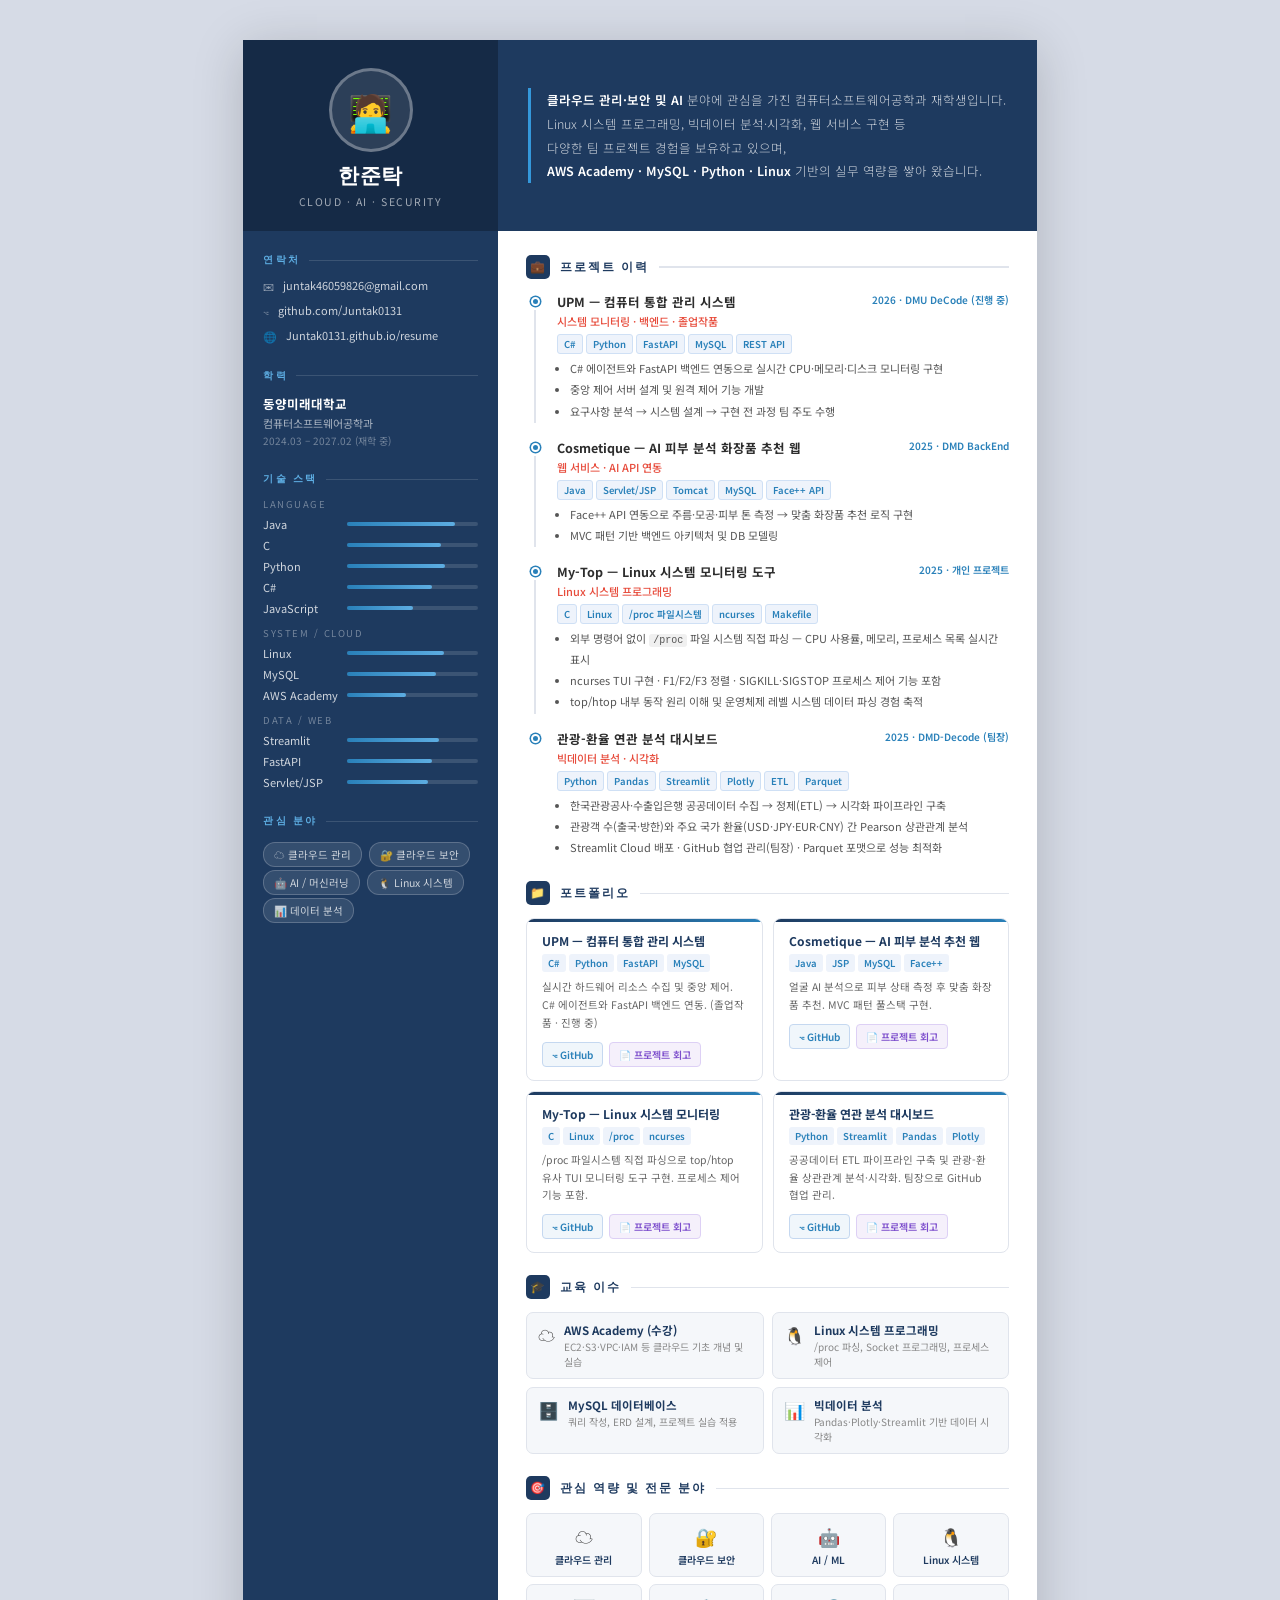
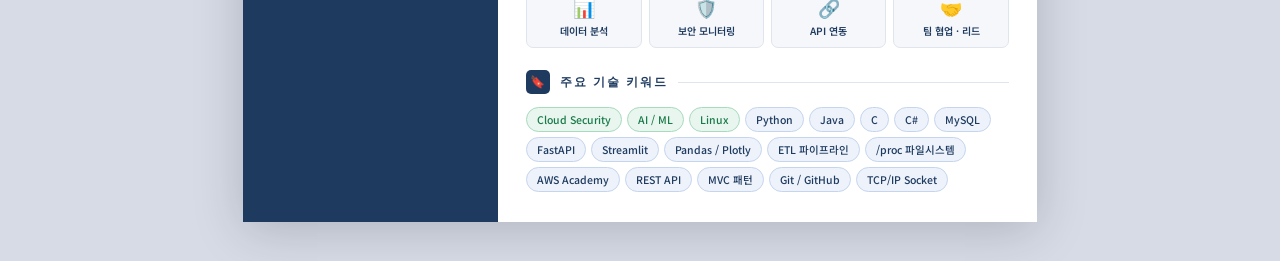
==== resume/index.html @ 8327a7a5 "Add files via upload" ====
<!DOCTYPE html>
<html lang="ko">
<head>
  <meta charset="UTF-8"/>
  <meta name="viewport" content="width=device-width, initial-scale=1.0"/>
  <title>한준탁 | Resume</title>
  <link href="https://fonts.googleapis.com/css2?family=Raleway:wght@300;400;500;600;700;800;900&family=Noto+Sans+KR:wght@300;400;500;600;700&display=swap" rel="stylesheet"/>
  <style>
    :root {
      --primary:   #1e3a5f;
      --primary-dark: #152a46;
      --accent:    #2980b9;
      --accent2:   #27ae60;
      --sidebar-w: 255px;
      --text:      #2d2d2d;
      --muted:     #888;
      --light:     #f5f7fa;
      --border:    #e0e4ec;
    }

    *, *::before, *::after { box-sizing: border-box; margin: 0; padding: 0; }
    html { font-size: 14px; }

    body {
      font-family: 'Noto Sans KR', sans-serif;
      background: #d6dbe6;
      color: var(--text);
      min-height: 100vh;
      display: flex;
      justify-content: center;
      align-items: flex-start;
      padding: 40px 16px;
    }

    /* ── A4 SHEET ── */
    .sheet {
      width: 210mm;
      min-height: 297mm;
      background: #fff;
      box-shadow: 0 8px 48px rgba(0,0,0,.18);
      display: grid;
      grid-template-columns: var(--sidebar-w) 1fr;
      grid-template-rows: auto 1fr;
      overflow: hidden;
    }

    /* ── HEADER ── */
    .header {
      grid-column: 1 / -1;
      background: var(--primary);
      display: grid;
      grid-template-columns: var(--sidebar-w) 1fr;
    }

    .header-left {
      background: var(--primary-dark);
      display: flex;
      flex-direction: column;
      align-items: center;
      justify-content: center;
      padding: 28px 20px 22px;
      gap: 10px;
    }

    .avatar {
      width: 84px; height: 84px;
      border-radius: 50%;
      background: rgba(255,255,255,.1);
      border: 3px solid rgba(255,255,255,.3);
      display: flex; align-items: center; justify-content: center;
      font-size: 36px;
    }

    .header-name { text-align: center; }
    .header-name h1 {
      font-family: 'Raleway', sans-serif;
      font-size: 21px; font-weight: 800;
      color: #fff; letter-spacing: 0.5px;
    }
    .header-name .role {
      font-size: 10.5px; color: rgba(255,255,255,.6);
      letter-spacing: 1.5px; text-transform: uppercase; margin-top: 4px;
    }

    .header-right {
      padding: 26px 30px;
      display: flex; align-items: center;
    }

    .header-summary {
      font-size: 12.5px; color: rgba(255,255,255,.8);
      line-height: 1.9; font-weight: 300;
      border-left: 3px solid #3498db;
      padding-left: 16px;
    }
    .header-summary strong { color: #fff; font-weight: 600; }

    /* ── SIDEBAR ── */
    .sidebar {
      background: var(--primary);
      color: #fff;
      padding: 22px 20px 32px;
    }

    .s-sec { margin-bottom: 24px; }

    .s-sec-title {
      font-family: 'Raleway', sans-serif;
      font-size: 10px; font-weight: 700;
      letter-spacing: 2.5px; text-transform: uppercase;
      color: #5dade2;
      display: flex; align-items: center; gap: 8px;
      margin-bottom: 11px;
    }
    .s-sec-title::after {
      content: ''; flex: 1; height: 1px;
      background: rgba(255,255,255,.13);
    }

    .contact-row {
      display: flex; align-items: flex-start;
      gap: 9px; margin-bottom: 8px;
      font-size: 11px; color: rgba(255,255,255,.78); line-height: 1.45;
    }
    .contact-row .ico { font-size: 11px; opacity: .65; flex-shrink: 0; margin-top: 1px; }
    .contact-row a { color: rgba(255,255,255,.78); text-decoration: none; }
    .contact-row a:hover { color: #fff; }

    /* 스킬 바 */
    .skill-block { margin-bottom: 10px; }
    .skill-label {
      font-size: 9.5px; color: rgba(255,255,255,.38);
      letter-spacing: 1.5px; text-transform: uppercase; margin-bottom: 5px;
    }
    .skill-bars { display: flex; flex-direction: column; gap: 5px; }
    .skill-bar-row { display: flex; align-items: center; gap: 8px; }
    .skill-bar-name { font-size: 11px; color: rgba(255,255,255,.8); width: 76px; flex-shrink: 0; }
    .skill-bar-track {
      flex: 1; height: 4px; background: rgba(255,255,255,.13); border-radius: 2px;
    }
    .skill-bar-fill {
      height: 100%; border-radius: 2px;
      background: linear-gradient(90deg, #2980b9, #5dade2);
      animation: barGrow .9s ease forwards;
    }
    @keyframes barGrow { from { width: 0 !important; } }

    /* 관심 분야 (사이드) */
    .interest-pill {
      display: inline-block; font-size: 10.5px;
      padding: 4px 10px; border-radius: 12px;
      background: rgba(255,255,255,.1);
      color: rgba(255,255,255,.75);
      border: 1px solid rgba(255,255,255,.2);
      margin: 3px 3px 0 0;
    }

    /* 학력 */
    .edu-school { font-size: 12.5px; font-weight: 700; color: #fff; margin-bottom: 2px; }
    .edu-sub { font-size: 11px; color: rgba(255,255,255,.62); line-height: 1.5; }
    .edu-date { font-size: 10px; color: rgba(255,255,255,.38); margin-top: 2px; }

    /* ── MAIN ── */
    .main {
      padding: 24px 28px 30px;
      display: flex; flex-direction: column; gap: 22px;
    }

    .m-sec-title {
      font-family: 'Raleway', sans-serif;
      font-size: 11.5px; font-weight: 800;
      letter-spacing: 2px; text-transform: uppercase;
      color: var(--primary);
      display: flex; align-items: center; gap: 10px;
      margin-bottom: 13px;
    }
    .m-sec-title .sec-icon {
      background: var(--primary); color: #fff;
      width: 24px; height: 24px; border-radius: 5px;
      display: flex; align-items: center; justify-content: center;
      font-size: 12px; flex-shrink: 0;
    }
    .m-sec-title::after {
      content: ''; flex: 1; height: 1.5px; background: var(--border);
    }

    /* 타임라인 */
    .timeline { display: flex; flex-direction: column; }

    .tl-item {
      display: grid; grid-template-columns: 18px 1fr;
      gap: 0 13px; padding-bottom: 15px;
    }
    .tl-item:last-child { padding-bottom: 0; }

    .tl-left {
      display: flex; flex-direction: column;
      align-items: center; padding-top: 5px;
    }
    .tl-dot {
      width: 9px; height: 9px; border-radius: 50%;
      background: var(--accent);
      border: 2px solid #fff;
      box-shadow: 0 0 0 1.5px var(--accent);
      flex-shrink: 0;
    }
    .tl-vline {
      width: 1.5px; flex: 1;
      background: var(--border); margin-top: 4px;
    }
    .tl-item:last-child .tl-vline { display: none; }

    .tl-header {
      display: flex; justify-content: space-between;
      align-items: flex-start; margin-bottom: 2px;
      flex-wrap: wrap; gap: 4px;
    }
    .tl-title { font-size: 12.5px; font-weight: 700; color: var(--text); }
    .tl-date { font-size: 10px; color: var(--accent); font-weight: 600; white-space: nowrap; }
    .tl-sub { font-size: 11px; color: #e74c3c; margin-bottom: 5px; font-weight: 500; }

    .tl-stack { display: flex; flex-wrap: wrap; gap: 3px; margin-bottom: 5px; }
    .st-tag {
      font-size: 9.5px; padding: 2px 6px; border-radius: 3px;
      background: #eef3fb; color: var(--accent);
      font-weight: 600; border: 1px solid #cfe0f5;
    }

    .tl-desc { font-size: 11px; color: #555; line-height: 1.75; }
    .tl-desc li { margin-left: 13px; margin-bottom: 2px; }

    /* 포트폴리오 그리드 */
    .pf-grid { display: grid; grid-template-columns: 1fr 1fr; gap: 10px; }

    .pf-card {
      border: 1.5px solid var(--border); border-radius: 8px;
      padding: 13px 15px; position: relative; overflow: hidden;
      transition: box-shadow .2s, border-color .2s;
    }
    .pf-card:hover { border-color: var(--accent); box-shadow: 0 4px 18px rgba(41,128,185,.12); }
    .pf-card::before {
      content: ''; position: absolute; top: 0; left: 0; right: 0; height: 3px;
      background: linear-gradient(90deg, var(--primary), var(--accent));
    }

    .pf-title { font-size: 12px; font-weight: 700; color: var(--primary); margin-bottom: 5px; }
    .pf-stack { display: flex; flex-wrap: wrap; gap: 3px; margin-bottom: 6px; }
    .pf-tag {
      font-size: 9.5px; padding: 2px 6px; border-radius: 3px;
      background: #eef3fb; color: var(--accent); font-weight: 600;
    }
    .pf-desc { font-size: 10.5px; color: #666; line-height: 1.7; margin-bottom: 10px; }

    .pf-links { display: flex; gap: 6px; flex-wrap: wrap; }
    .pf-link {
      display: inline-flex; align-items: center; gap: 4px;
      font-size: 10px; padding: 4px 9px; border-radius: 4px;
      text-decoration: none; font-weight: 600;
      border: 1px solid #c5d8f0; color: var(--accent);
      background: #f0f6fb; transition: background .15s;
    }
    .pf-link:hover { background: #d9ecfb; }
    .pf-link.review {
      border-color: #ddd0f5; color: #7c4dcc; background: #f5f0fb;
    }
    .pf-link.review:hover { background: #ecdff8; }

    /* 역량 그리드 */
    .field-grid {
      display: grid; grid-template-columns: repeat(4, 1fr); gap: 7px;
    }
    .field-box {
      text-align: center; padding: 9px 6px;
      border: 1px solid var(--border); border-radius: 7px;
      background: var(--light); transition: border-color .2s, background .2s;
    }
    .field-box:hover { border-color: var(--accent); background: #eef6fb; }
    .field-box .ficon { font-size: 18px; margin-bottom: 3px; }
    .field-box .fname { font-size: 10px; font-weight: 600; color: var(--primary); }

    /* 키워드 */
    .kw-cloud { display: flex; flex-wrap: wrap; gap: 5px; }
    .kw {
      font-size: 10.5px; padding: 4px 10px; border-radius: 20px;
      border: 1px solid #c5d5ee; color: var(--primary);
      background: #eef3fb; font-weight: 500;
    }
    .kw.hi { background: #e8f6ef; border-color: #a8dbbe; color: #1a7a48; }

    /* 교육 이수 */
    .edu-grid { display: grid; grid-template-columns: 1fr 1fr; gap: 8px; }
    .edu-card {
      display: flex; align-items: flex-start; gap: 9px;
      padding: 9px 11px; border: 1px solid var(--border);
      border-radius: 7px; background: var(--light);
    }
    .edu-ico { font-size: 17px; flex-shrink: 0; }
    .edu-card-name { font-size: 11.5px; font-weight: 700; color: var(--primary); margin-bottom: 1px; }
    .edu-card-sub { font-size: 10px; color: var(--muted); }

    @media print {
      body { background: #fff; padding: 0; }
      .sheet { box-shadow: none; width: 210mm; }
    }
    @media (max-width: 700px) {
      .sheet { grid-template-columns: 1fr; width: 100%; }
      .header { grid-template-columns: 1fr; }
      .sidebar { display: none; }
      .pf-grid, .field-grid, .edu-grid { grid-template-columns: 1fr; }
    }
  </style>
</head>
<body>
<div class="sheet">

  <!-- HEADER -->
  <header class="header">
    <div class="header-left">
      <div class="avatar">🧑‍💻</div>
      <div class="header-name">
        <h1>한준탁</h1>
        <p class="role">Cloud · AI · Security</p>
      </div>
    </div>
    <div class="header-right">
      <p class="header-summary">
        <strong>클라우드 관리·보안 및 AI</strong> 분야에 관심을 가진 컴퓨터소프트웨어공학과 재학생입니다.<br>
        Linux 시스템 프로그래밍, 빅데이터 분석·시각화, 웹 서비스 구현 등<br>
        다양한 팀 프로젝트 경험을 보유하고 있으며,<br>
        <strong>AWS Academy · MySQL · Python · Linux</strong> 기반의 실무 역량을 쌓아 왔습니다.
      </p>
    </div>
  </header>

  <!-- SIDEBAR -->
  <aside class="sidebar">

    <div class="s-sec">
      <p class="s-sec-title">연락처</p>
      <div class="contact-row">
        <span class="ico">✉</span>
        <a href="mailto:juntak46059826@gmail.com">juntak46059826@gmail.com</a>
      </div>
      <div class="contact-row">
        <span class="ico">⌥</span>
        <a href="https://github.com/Juntak0131" target="_blank">github.com/Juntak0131</a>
      </div>
      <div class="contact-row">
        <span class="ico">🌐</span>
        <a href="https://Juntak0131.github.io/resume" target="_blank">Juntak0131.github.io/resume</a>
      </div>
    </div>

    <div class="s-sec">
      <p class="s-sec-title">학력</p>
      <p class="edu-school">동양미래대학교</p>
      <p class="edu-sub">컴퓨터소프트웨어공학과</p>
      <p class="edu-date">2024.03 – 2027.02 (재학 중)</p>
    </div>

    <div class="s-sec">
      <p class="s-sec-title">기술 스택</p>

      <div class="skill-block">
        <p class="skill-label">Language</p>
        <div class="skill-bars">
          <div class="skill-bar-row">
            <span class="skill-bar-name">Java</span>
            <div class="skill-bar-track"><div class="skill-bar-fill" style="width:82%"></div></div>
          </div>
          <div class="skill-bar-row">
            <span class="skill-bar-name">C</span>
            <div class="skill-bar-track"><div class="skill-bar-fill" style="width:72%"></div></div>
          </div>
          <div class="skill-bar-row">
            <span class="skill-bar-name">Python</span>
            <div class="skill-bar-track"><div class="skill-bar-fill" style="width:75%"></div></div>
          </div>
          <div class="skill-bar-row">
            <span class="skill-bar-name">C#</span>
            <div class="skill-bar-track"><div class="skill-bar-fill" style="width:65%"></div></div>
          </div>
          <div class="skill-bar-row">
            <span class="skill-bar-name">JavaScript</span>
            <div class="skill-bar-track"><div class="skill-bar-fill" style="width:50%"></div></div>
          </div>
        </div>
      </div>

      <div class="skill-block">
        <p class="skill-label">System / Cloud</p>
        <div class="skill-bars">
          <div class="skill-bar-row">
            <span class="skill-bar-name">Linux</span>
            <div class="skill-bar-track"><div class="skill-bar-fill" style="width:74%"></div></div>
          </div>
          <div class="skill-bar-row">
            <span class="skill-bar-name">MySQL</span>
            <div class="skill-bar-track"><div class="skill-bar-fill" style="width:68%"></div></div>
          </div>
          <div class="skill-bar-row">
            <span class="skill-bar-name">AWS Academy</span>
            <div class="skill-bar-track"><div class="skill-bar-fill" style="width:45%"></div></div>
          </div>
        </div>
      </div>

      <div class="skill-block">
        <p class="skill-label">Data / Web</p>
        <div class="skill-bars">
          <div class="skill-bar-row">
            <span class="skill-bar-name">Streamlit</span>
            <div class="skill-bar-track"><div class="skill-bar-fill" style="width:70%"></div></div>
          </div>
          <div class="skill-bar-row">
            <span class="skill-bar-name">FastAPI</span>
            <div class="skill-bar-track"><div class="skill-bar-fill" style="width:65%"></div></div>
          </div>
          <div class="skill-bar-row">
            <span class="skill-bar-name">Servlet/JSP</span>
            <div class="skill-bar-track"><div class="skill-bar-fill" style="width:62%"></div></div>
          </div>
        </div>
      </div>

    </div>

    <div class="s-sec">
      <p class="s-sec-title">관심 분야</p>
      <span class="interest-pill">☁️ 클라우드 관리</span>
      <span class="interest-pill">🔐 클라우드 보안</span>
      <span class="interest-pill">🤖 AI / 머신러닝</span>
      <span class="interest-pill">🐧 Linux 시스템</span>
      <span class="interest-pill">📊 데이터 분석</span>
    </div>

  </aside>

  <!-- MAIN -->
  <main class="main">

    <!-- 프로젝트 이력 -->
    <section>
      <p class="m-sec-title"><span class="sec-icon">💼</span>프로젝트 이력</p>
      <div class="timeline">

        <!-- UPM -->
        <div class="tl-item">
          <div class="tl-left"><div class="tl-dot"></div><div class="tl-vline"></div></div>
          <div class="tl-right">
            <div class="tl-header">
              <span class="tl-title">UPM — 컴퓨터 통합 관리 시스템</span>
              <span class="tl-date">2026 · DMU DeCode (진행 중)</span>
            </div>
            <p class="tl-sub">시스템 모니터링 · 백엔드 · 졸업작품</p>
            <div class="tl-stack">
              <span class="st-tag">C#</span><span class="st-tag">Python</span>
              <span class="st-tag">FastAPI</span><span class="st-tag">MySQL</span>
              <span class="st-tag">REST API</span>
            </div>
            <ul class="tl-desc">
              <li>C# 에이전트와 FastAPI 백엔드 연동으로 실시간 CPU·메모리·디스크 모니터링 구현</li>
              <li>중앙 제어 서버 설계 및 원격 제어 기능 개발</li>
              <li>요구사항 분석 → 시스템 설계 → 구현 전 과정 팀 주도 수행</li>
            </ul>
          </div>
        </div>

        <!-- Cosmetique -->
        <div class="tl-item">
          <div class="tl-left"><div class="tl-dot"></div><div class="tl-vline"></div></div>
          <div class="tl-right">
            <div class="tl-header">
              <span class="tl-title">Cosmetique — AI 피부 분석 화장품 추천 웹</span>
              <span class="tl-date">2025 · DMD BackEnd</span>
            </div>
            <p class="tl-sub">웹 서비스 · AI API 연동</p>
            <div class="tl-stack">
              <span class="st-tag">Java</span><span class="st-tag">Servlet/JSP</span>
              <span class="st-tag">Tomcat</span><span class="st-tag">MySQL</span>
              <span class="st-tag">Face++ API</span>
            </div>
            <ul class="tl-desc">
              <li>Face++ API 연동으로 주름·모공·피부 톤 측정 → 맞춤 화장품 추천 로직 구현</li>
              <li>MVC 패턴 기반 백엔드 아키텍처 및 DB 모델링</li>
            </ul>
          </div>
        </div>

        <!-- Linux mytop -->
        <div class="tl-item">
          <div class="tl-left"><div class="tl-dot"></div><div class="tl-vline"></div></div>
          <div class="tl-right">
            <div class="tl-header">
              <span class="tl-title">My-Top — Linux 시스템 모니터링 도구</span>
              <span class="tl-date">2025 · 개인 프로젝트</span>
            </div>
            <p class="tl-sub">Linux 시스템 프로그래밍</p>
            <div class="tl-stack">
              <span class="st-tag">C</span><span class="st-tag">Linux</span>
              <span class="st-tag">/proc 파일시스템</span>
              <span class="st-tag">ncurses</span><span class="st-tag">Makefile</span>
            </div>
            <ul class="tl-desc">
              <li>외부 명령어 없이 <code style="font-size:10px;background:#f0f0f0;padding:1px 4px;border-radius:3px;">/proc</code> 파일 시스템 직접 파싱 — CPU 사용률, 메모리, 프로세스 목록 실시간 표시</li>
              <li>ncurses TUI 구현 · F1/F2/F3 정렬 · SIGKILL·SIGSTOP 프로세스 제어 기능 포함</li>
              <li>top/htop 내부 동작 원리 이해 및 운영체제 레벨 시스템 데이터 파싱 경험 축적</li>
            </ul>
          </div>
        </div>

        <!-- BigdataGroupProject -->
        <div class="tl-item">
          <div class="tl-left"><div class="tl-dot"></div><div class="tl-vline"></div></div>
          <div class="tl-right">
            <div class="tl-header">
              <span class="tl-title">관광-환율 연관 분석 대시보드</span>
              <span class="tl-date">2025 · DMD-Decode (팀장)</span>
            </div>
            <p class="tl-sub">빅데이터 분석 · 시각화</p>
            <div class="tl-stack">
              <span class="st-tag">Python</span><span class="st-tag">Pandas</span>
              <span class="st-tag">Streamlit</span><span class="st-tag">Plotly</span>
              <span class="st-tag">ETL</span><span class="st-tag">Parquet</span>
            </div>
            <ul class="tl-desc">
              <li>한국관광공사·수출입은행 공공데이터 수집 → 정제(ETL) → 시각화 파이프라인 구축</li>
              <li>관광객 수(출국·방한)와 주요 국가 환율(USD·JPY·EUR·CNY) 간 Pearson 상관관계 분석</li>
              <li>Streamlit Cloud 배포 · GitHub 협업 관리(팀장) · Parquet 포맷으로 성능 최적화</li>
            </ul>
          </div>
        </div>

      </div>
    </section>

    <!-- 포트폴리오 -->
    <section>
      <p class="m-sec-title"><span class="sec-icon">📁</span>포트폴리오</p>
      <div class="pf-grid">

        <div class="pf-card">
          <p class="pf-title">UPM — 컴퓨터 통합 관리 시스템</p>
          <div class="pf-stack">
            <span class="pf-tag">C#</span><span class="pf-tag">Python</span>
            <span class="pf-tag">FastAPI</span><span class="pf-tag">MySQL</span>
          </div>
          <p class="pf-desc">실시간 하드웨어 리소스 수집 및 중앙 제어. C# 에이전트와 FastAPI 백엔드 연동. (졸업작품 · 진행 중)</p>
          <div class="pf-links">
            <a href="https://github.com/DMU-DeCode" target="_blank" class="pf-link">⌥ GitHub</a>
            <a href="./reviews/upm-review.html" class="pf-link review">📄 프로젝트 회고</a>
          </div>
        </div>

        <div class="pf-card">
          <p class="pf-title">Cosmetique — AI 피부 분석 추천 웹</p>
          <div class="pf-stack">
            <span class="pf-tag">Java</span><span class="pf-tag">JSP</span>
            <span class="pf-tag">MySQL</span><span class="pf-tag">Face++</span>
          </div>
          <p class="pf-desc">얼굴 AI 분석으로 피부 상태 측정 후 맞춤 화장품 추천. MVC 패턴 풀스택 구현.</p>
          <div class="pf-links">
            <a href="https://github.com/DMD-BackEndProject/MainProject" target="_blank" class="pf-link">⌥ GitHub</a>
            <a href="./reviews/cosmetique-review.html" class="pf-link review">📄 프로젝트 회고</a>
          </div>
        </div>

        <div class="pf-card">
          <p class="pf-title">My-Top — Linux 시스템 모니터링</p>
          <div class="pf-stack">
            <span class="pf-tag">C</span><span class="pf-tag">Linux</span>
            <span class="pf-tag">/proc</span><span class="pf-tag">ncurses</span>
          </div>
          <p class="pf-desc">/proc 파일시스템 직접 파싱으로 top/htop 유사 TUI 모니터링 도구 구현. 프로세스 제어 기능 포함.</p>
          <div class="pf-links">
            <a href="https://github.com/Juntak0131/DMD-LinuxMiniProject-mytop" target="_blank" class="pf-link">⌥ GitHub</a>
            <a href="./reviews/mytop-review.html" class="pf-link review">📄 프로젝트 회고</a>
          </div>
        </div>

        <div class="pf-card">
          <p class="pf-title">관광-환율 연관 분석 대시보드</p>
          <div class="pf-stack">
            <span class="pf-tag">Python</span><span class="pf-tag">Streamlit</span>
            <span class="pf-tag">Pandas</span><span class="pf-tag">Plotly</span>
          </div>
          <p class="pf-desc">공공데이터 ETL 파이프라인 구축 및 관광-환율 상관관계 분석·시각화. 팀장으로 GitHub 협업 관리.</p>
          <div class="pf-links">
            <a href="https://github.com/DMD-Decode/BigdataGroupProject" target="_blank" class="pf-link">⌥ GitHub</a>
            <a href="./reviews/bigdata-review.html" class="pf-link review">📄 프로젝트 회고</a>
          </div>
        </div>

      </div>
    </section>

    <!-- 교육 이수 -->
    <section>
      <p class="m-sec-title"><span class="sec-icon">🎓</span>교육 이수</p>
      <div class="edu-grid">
        <div class="edu-card">
          <span class="edu-ico">☁️</span>
          <div>
            <p class="edu-card-name">AWS Academy (수강)</p>
            <p class="edu-card-sub">EC2·S3·VPC·IAM 등 클라우드 기초 개념 및 실습</p>
          </div>
        </div>
        <div class="edu-card">
          <span class="edu-ico">🐧</span>
          <div>
            <p class="edu-card-name">Linux 시스템 프로그래밍</p>
            <p class="edu-card-sub">/proc 파싱, Socket 프로그래밍, 프로세스 제어</p>
          </div>
        </div>
        <div class="edu-card">
          <span class="edu-ico">🗄️</span>
          <div>
            <p class="edu-card-name">MySQL 데이터베이스</p>
            <p class="edu-card-sub">쿼리 작성, ERD 설계, 프로젝트 실습 적용</p>
          </div>
        </div>
        <div class="edu-card">
          <span class="edu-ico">📊</span>
          <div>
            <p class="edu-card-name">빅데이터 분석</p>
            <p class="edu-card-sub">Pandas·Plotly·Streamlit 기반 데이터 시각화</p>
          </div>
        </div>
      </div>
    </section>

    <!-- 관심 역량 -->
    <section>
      <p class="m-sec-title"><span class="sec-icon">🎯</span>관심 역량 및 전문 분야</p>
      <div class="field-grid">
        <div class="field-box"><div class="ficon">☁️</div><p class="fname">클라우드 관리</p></div>
        <div class="field-box"><div class="ficon">🔐</div><p class="fname">클라우드 보안</p></div>
        <div class="field-box"><div class="ficon">🤖</div><p class="fname">AI / ML</p></div>
        <div class="field-box"><div class="ficon">🐧</div><p class="fname">Linux 시스템</p></div>
        <div class="field-box"><div class="ficon">📊</div><p class="fname">데이터 분석</p></div>
        <div class="field-box"><div class="ficon">🛡️</div><p class="fname">보안 모니터링</p></div>
        <div class="field-box"><div class="ficon">🔗</div><p class="fname">API 연동</p></div>
        <div class="field-box"><div class="ficon">🤝</div><p class="fname">팀 협업 · 리드</p></div>
      </div>
    </section>

    <!-- 주요 키워드 -->
    <section>
      <p class="m-sec-title"><span class="sec-icon">🔖</span>주요 기술 키워드</p>
      <div class="kw-cloud">
        <span class="kw hi">Cloud Security</span>
        <span class="kw hi">AI / ML</span>
        <span class="kw hi">Linux</span>
        <span class="kw">Python</span>
        <span class="kw">Java</span>
        <span class="kw">C</span>
        <span class="kw">C#</span>
        <span class="kw">MySQL</span>
        <span class="kw">FastAPI</span>
        <span class="kw">Streamlit</span>
        <span class="kw">Pandas / Plotly</span>
        <span class="kw">ETL 파이프라인</span>
        <span class="kw">/proc 파일시스템</span>
        <span class="kw">AWS Academy</span>
        <span class="kw">REST API</span>
        <span class="kw">MVC 패턴</span>
        <span class="kw">Git / GitHub</span>
        <span class="kw">TCP/IP Socket</span>
      </div>
    </section>

  </main>
</div>
</body>
</html>
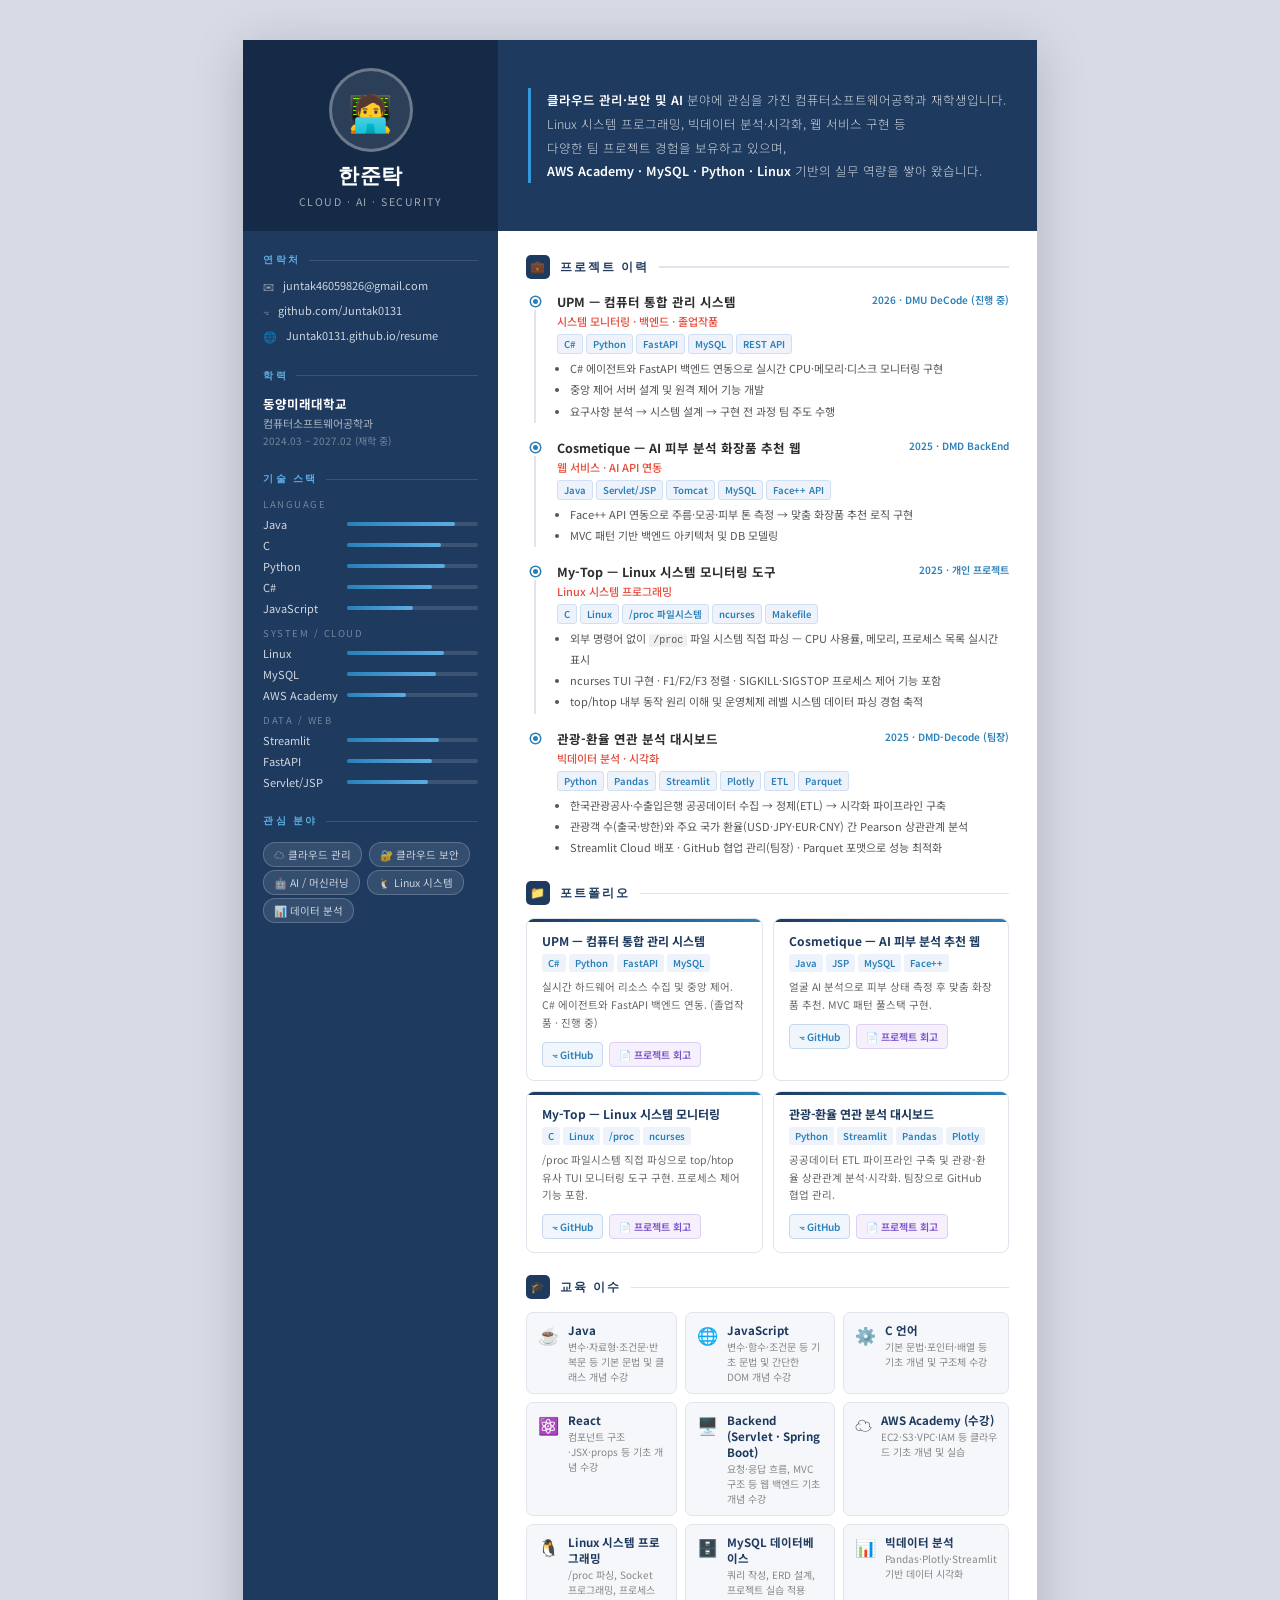
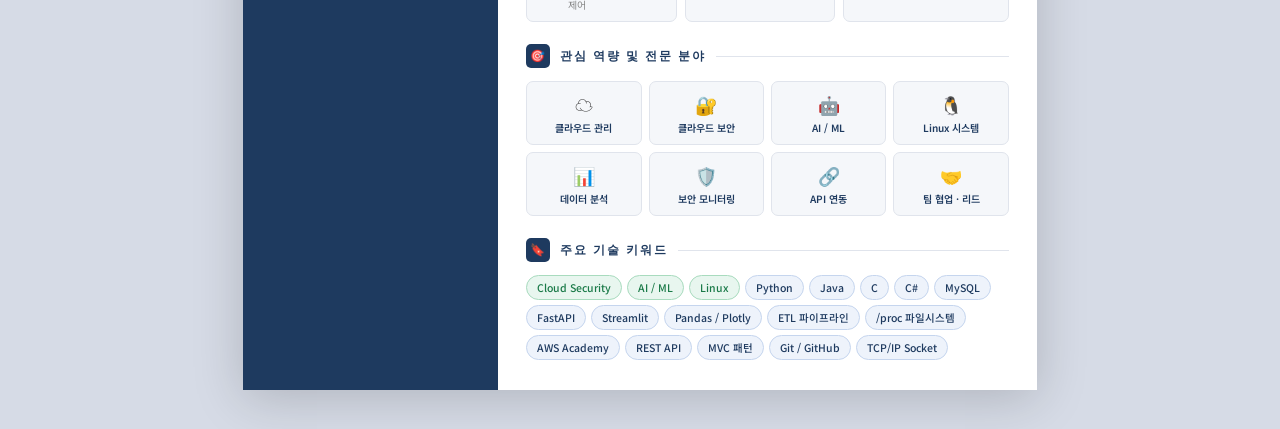
==== commit e6bd12f0: "Add files via upload" ====
--- a/resume/index.html
+++ b/resume/index.html
@@ -597,7 +597,42 @@
     <!-- 교육 이수 -->
     <section>
       <p class="m-sec-title"><span class="sec-icon">🎓</span>교육 이수</p>
-      <div class="edu-grid">
+      <div class="edu-grid" style="grid-template-columns: repeat(3, 1fr);">
+        <div class="edu-card">
+          <span class="edu-ico">☕</span>
+          <div>
+            <p class="edu-card-name">Java</p>
+            <p class="edu-card-sub">변수·자료형·조건문·반복문 등 기본 문법 및 클래스 개념 수강</p>
+          </div>
+        </div>
+        <div class="edu-card">
+          <span class="edu-ico">🌐</span>
+          <div>
+            <p class="edu-card-name">JavaScript</p>
+            <p class="edu-card-sub">변수·함수·조건문 등 기초 문법 및 간단한 DOM 개념 수강</p>
+          </div>
+        </div>
+        <div class="edu-card">
+          <span class="edu-ico">⚙️</span>
+          <div>
+            <p class="edu-card-name">C 언어</p>
+            <p class="edu-card-sub">기본 문법·포인터·배열 등 기초 개념 및 구조체 수강</p>
+          </div>
+        </div>
+        <div class="edu-card">
+          <span class="edu-ico">⚛️</span>
+          <div>
+            <p class="edu-card-name">React</p>
+            <p class="edu-card-sub">컴포넌트 구조·JSX·props 등 기초 개념 수강</p>
+          </div>
+        </div>
+        <div class="edu-card">
+          <span class="edu-ico">🖥️</span>
+          <div>
+            <p class="edu-card-name">Backend (Servlet · Spring Boot)</p>
+            <p class="edu-card-sub">요청·응답 흐름, MVC 구조 등 웹 백엔드 기초 개념 수강</p>
+          </div>
+        </div>
         <div class="edu-card">
           <span class="edu-ico">☁️</span>
           <div>
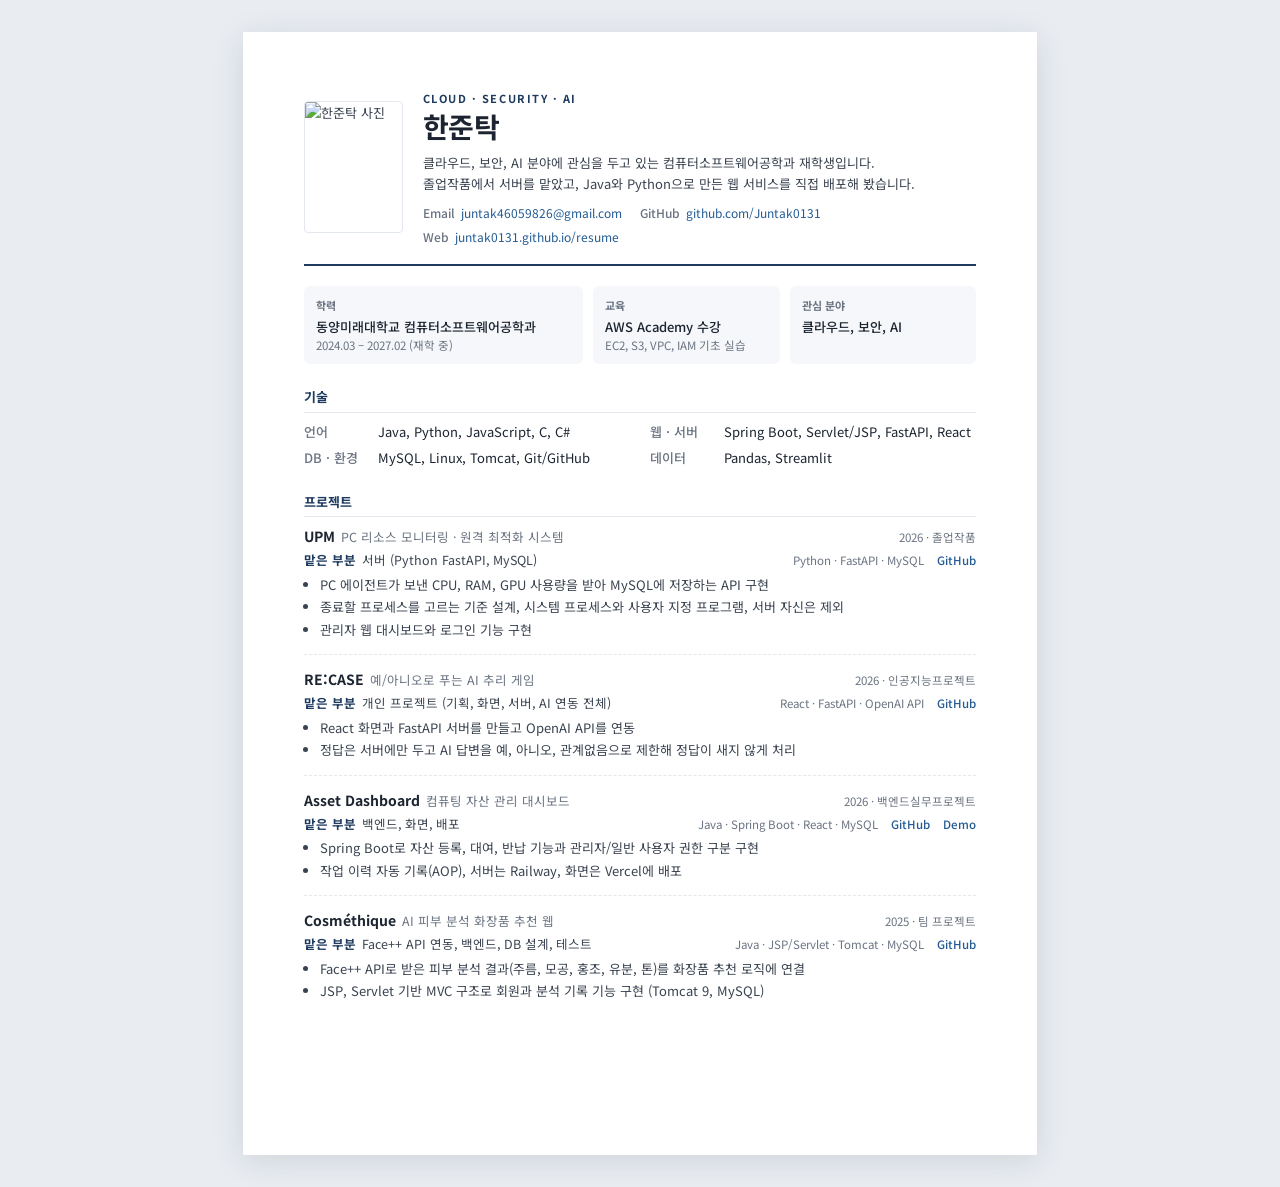
==== commit f4efa00c: "Add files via upload" ====
--- a/resume/index.html
+++ b/resume/index.html
@@ -1,710 +1,296 @@
 <!DOCTYPE html>
 <html lang="ko">
 <head>
-  <meta charset="UTF-8"/>
-  <meta name="viewport" content="width=device-width, initial-scale=1.0"/>
-  <title>한준탁 | Resume</title>
-  <link href="https://fonts.googleapis.com/css2?family=Raleway:wght@300;400;500;600;700;800;900&family=Noto+Sans+KR:wght@300;400;500;600;700&display=swap" rel="stylesheet"/>
+  <meta charset="UTF-8" />
+  <meta name="viewport" content="width=device-width, initial-scale=1.0" />
+  <title>한준탁 | 이력서</title>
+  <meta name="description" content="한준탁 이력서 - 클라우드, 보안, AI" />
+  <link rel="preconnect" href="https://fonts.googleapis.com" />
+  <link rel="preconnect" href="https://fonts.gstatic.com" crossorigin />
+  <link href="https://fonts.googleapis.com/css2?family=Noto+Sans+KR:wght@400;500;700&display=swap" rel="stylesheet" />
   <style>
     :root {
-      --primary:   #1e3a5f;
-      --primary-dark: #152a46;
-      --accent:    #2980b9;
-      --accent2:   #27ae60;
-      --sidebar-w: 255px;
-      --text:      #2d2d2d;
-      --muted:     #888;
-      --light:     #f5f7fa;
-      --border:    #e0e4ec;
-    }
-
-    *, *::before, *::after { box-sizing: border-box; margin: 0; padding: 0; }
-    html { font-size: 14px; }
+      --ink: #1b2430;
+      --body: #3a4350;
+      --muted: #6b7482;
+      --line: #e3e7ee;
+      --soft: #f5f7fa;
+      --accent: #1e3a5f;
+      --link: #245b94;
+    }
+
+    * { box-sizing: border-box; margin: 0; padding: 0; }
 
     body {
-      font-family: 'Noto Sans KR', sans-serif;
-      background: #d6dbe6;
-      color: var(--text);
-      min-height: 100vh;
-      display: flex;
-      justify-content: center;
-      align-items: flex-start;
-      padding: 40px 16px;
-    }
-
-    /* ── A4 SHEET ── */
+      font-family: 'Noto Sans KR', 'Apple SD Gothic Neo', 'Malgun Gothic', sans-serif;
+      font-size: 13px;
+      line-height: 1.65;
+      color: var(--body);
+      background: #e9edf2;
+      padding: 32px 16px;
+      -webkit-font-smoothing: antialiased;
+    }
+
+    a { color: var(--link); text-decoration: none; }
+    a:hover { text-decoration: underline; }
+
+    /* A4 한 장 */
     .sheet {
       width: 210mm;
       min-height: 297mm;
+      margin: 0 auto;
       background: #fff;
-      box-shadow: 0 8px 48px rgba(0,0,0,.18);
+      padding: 15mm 16mm 12mm;
+      box-shadow: 0 6px 30px rgba(20, 30, 50, .12);
+    }
+
+    /* 상단: 사진 + 이름 + 소개 + 연락처 */
+    .top {
       display: grid;
-      grid-template-columns: var(--sidebar-w) 1fr;
-      grid-template-rows: auto 1fr;
-      overflow: hidden;
-    }
-
-    /* ── HEADER ── */
-    .header {
-      grid-column: 1 / -1;
-      background: var(--primary);
+      grid-template-columns: 99px 1fr;
+      gap: 20px;
+      align-items: center;
+      padding-bottom: 18px;
+      border-bottom: 2px solid var(--accent);
+    }
+    .photo {
+      width: 99px;
+      height: 132px;
+      object-fit: cover;
+      border-radius: 4px;
+      border: 1px solid var(--line);
+      display: block;
+    }
+    .field {
+      font-size: 11px;
+      font-weight: 700;
+      letter-spacing: .14em;
+      color: var(--accent);
+      text-transform: uppercase;
+    }
+    h1 {
+      font-size: 28px;
+      font-weight: 700;
+      color: var(--ink);
+      letter-spacing: -.01em;
+      line-height: 1.25;
+      margin: 2px 0 8px;
+    }
+    .intro { color: var(--body); margin-bottom: 8px; }
+    .contact {
+      list-style: none;
+      display: flex;
+      flex-wrap: wrap;
+      gap: 4px 18px;
+      font-size: 12px;
+    }
+    .contact span {
+      color: var(--muted);
+      margin-right: 6px;
+      font-weight: 500;
+    }
+
+    /* 섹션 공통 */
+    section { margin-top: 22px; }
+    h2 {
+      font-size: 13px;
+      font-weight: 700;
+      color: var(--accent);
+      padding-bottom: 4px;
+      margin-bottom: 8px;
+      border-bottom: 1px solid var(--line);
+    }
+
+    /* 학력 / 교육 / 관심 분야 */
+    .facts {
       display: grid;
-      grid-template-columns: var(--sidebar-w) 1fr;
-    }
-
-    .header-left {
-      background: var(--primary-dark);
+      grid-template-columns: 1.5fr 1fr 1fr;
+      gap: 10px;
+      margin-top: 20px;
+    }
+    .fact {
+      background: var(--soft);
+      border-radius: 6px;
+      padding: 10px 12px;
+    }
+    .fact dt {
+      font-size: 11px;
+      font-weight: 700;
+      color: var(--muted);
+      margin-bottom: 3px;
+    }
+    .fact dd { color: var(--ink); font-weight: 500; line-height: 1.5; }
+    .fact dd small { display: block; color: var(--muted); font-size: 11.5px; font-weight: 400; }
+
+    /* 기술 */
+    .skills { display: grid; grid-template-columns: 1fr 1fr; gap: 5px 20px; }
+    .skills div { display: grid; grid-template-columns: 64px 1fr; gap: 10px; }
+    .skills dt { color: var(--muted); font-weight: 500; }
+    .skills dd { color: var(--ink); }
+
+    /* 프로젝트 */
+    .project { padding: 13px 0; border-bottom: 1px dashed var(--line); }
+    .project:first-of-type { padding-top: 0; }
+    .project:last-of-type { border-bottom: 0; }
+    .p-head {
       display: flex;
-      flex-direction: column;
-      align-items: center;
-      justify-content: center;
-      padding: 28px 20px 22px;
-      gap: 10px;
-    }
-
-    .avatar {
-      width: 84px; height: 84px;
-      border-radius: 50%;
-      background: rgba(255,255,255,.1);
-      border: 3px solid rgba(255,255,255,.3);
-      display: flex; align-items: center; justify-content: center;
-      font-size: 36px;
-    }
-
-    .header-name { text-align: center; }
-    .header-name h1 {
-      font-family: 'Raleway', sans-serif;
-      font-size: 21px; font-weight: 800;
-      color: #fff; letter-spacing: 0.5px;
-    }
-    .header-name .role {
-      font-size: 10.5px; color: rgba(255,255,255,.6);
-      letter-spacing: 1.5px; text-transform: uppercase; margin-top: 4px;
-    }
-
-    .header-right {
-      padding: 26px 30px;
-      display: flex; align-items: center;
-    }
-
-    .header-summary {
-      font-size: 12.5px; color: rgba(255,255,255,.8);
-      line-height: 1.9; font-weight: 300;
-      border-left: 3px solid #3498db;
-      padding-left: 16px;
-    }
-    .header-summary strong { color: #fff; font-weight: 600; }
-
-    /* ── SIDEBAR ── */
-    .sidebar {
-      background: var(--primary);
-      color: #fff;
-      padding: 22px 20px 32px;
-    }
-
-    .s-sec { margin-bottom: 24px; }
-
-    .s-sec-title {
-      font-family: 'Raleway', sans-serif;
-      font-size: 10px; font-weight: 700;
-      letter-spacing: 2.5px; text-transform: uppercase;
-      color: #5dade2;
-      display: flex; align-items: center; gap: 8px;
-      margin-bottom: 11px;
-    }
-    .s-sec-title::after {
-      content: ''; flex: 1; height: 1px;
-      background: rgba(255,255,255,.13);
-    }
-
-    .contact-row {
-      display: flex; align-items: flex-start;
-      gap: 9px; margin-bottom: 8px;
-      font-size: 11px; color: rgba(255,255,255,.78); line-height: 1.45;
-    }
-    .contact-row .ico { font-size: 11px; opacity: .65; flex-shrink: 0; margin-top: 1px; }
-    .contact-row a { color: rgba(255,255,255,.78); text-decoration: none; }
-    .contact-row a:hover { color: #fff; }
-
-    /* 스킬 바 */
-    .skill-block { margin-bottom: 10px; }
-    .skill-label {
-      font-size: 9.5px; color: rgba(255,255,255,.38);
-      letter-spacing: 1.5px; text-transform: uppercase; margin-bottom: 5px;
-    }
-    .skill-bars { display: flex; flex-direction: column; gap: 5px; }
-    .skill-bar-row { display: flex; align-items: center; gap: 8px; }
-    .skill-bar-name { font-size: 11px; color: rgba(255,255,255,.8); width: 76px; flex-shrink: 0; }
-    .skill-bar-track {
-      flex: 1; height: 4px; background: rgba(255,255,255,.13); border-radius: 2px;
-    }
-    .skill-bar-fill {
-      height: 100%; border-radius: 2px;
-      background: linear-gradient(90deg, #2980b9, #5dade2);
-      animation: barGrow .9s ease forwards;
-    }
-    @keyframes barGrow { from { width: 0 !important; } }
-
-    /* 관심 분야 (사이드) */
-    .interest-pill {
-      display: inline-block; font-size: 10.5px;
-      padding: 4px 10px; border-radius: 12px;
-      background: rgba(255,255,255,.1);
-      color: rgba(255,255,255,.75);
-      border: 1px solid rgba(255,255,255,.2);
-      margin: 3px 3px 0 0;
-    }
-
-    /* 학력 */
-    .edu-school { font-size: 12.5px; font-weight: 700; color: #fff; margin-bottom: 2px; }
-    .edu-sub { font-size: 11px; color: rgba(255,255,255,.62); line-height: 1.5; }
-    .edu-date { font-size: 10px; color: rgba(255,255,255,.38); margin-top: 2px; }
-
-    /* ── MAIN ── */
-    .main {
-      padding: 24px 28px 30px;
-      display: flex; flex-direction: column; gap: 22px;
-    }
-
-    .m-sec-title {
-      font-family: 'Raleway', sans-serif;
-      font-size: 11.5px; font-weight: 800;
-      letter-spacing: 2px; text-transform: uppercase;
-      color: var(--primary);
-      display: flex; align-items: center; gap: 10px;
-      margin-bottom: 13px;
-    }
-    .m-sec-title .sec-icon {
-      background: var(--primary); color: #fff;
-      width: 24px; height: 24px; border-radius: 5px;
-      display: flex; align-items: center; justify-content: center;
-      font-size: 12px; flex-shrink: 0;
-    }
-    .m-sec-title::after {
-      content: ''; flex: 1; height: 1.5px; background: var(--border);
-    }
-
-    /* 타임라인 */
-    .timeline { display: flex; flex-direction: column; }
-
-    .tl-item {
-      display: grid; grid-template-columns: 18px 1fr;
-      gap: 0 13px; padding-bottom: 15px;
-    }
-    .tl-item:last-child { padding-bottom: 0; }
-
-    .tl-left {
-      display: flex; flex-direction: column;
-      align-items: center; padding-top: 5px;
-    }
-    .tl-dot {
-      width: 9px; height: 9px; border-radius: 50%;
-      background: var(--accent);
-      border: 2px solid #fff;
-      box-shadow: 0 0 0 1.5px var(--accent);
-      flex-shrink: 0;
-    }
-    .tl-vline {
-      width: 1.5px; flex: 1;
-      background: var(--border); margin-top: 4px;
-    }
-    .tl-item:last-child .tl-vline { display: none; }
-
-    .tl-header {
-      display: flex; justify-content: space-between;
-      align-items: flex-start; margin-bottom: 2px;
-      flex-wrap: wrap; gap: 4px;
-    }
-    .tl-title { font-size: 12.5px; font-weight: 700; color: var(--text); }
-    .tl-date { font-size: 10px; color: var(--accent); font-weight: 600; white-space: nowrap; }
-    .tl-sub { font-size: 11px; color: #e74c3c; margin-bottom: 5px; font-weight: 500; }
-
-    .tl-stack { display: flex; flex-wrap: wrap; gap: 3px; margin-bottom: 5px; }
-    .st-tag {
-      font-size: 9.5px; padding: 2px 6px; border-radius: 3px;
-      background: #eef3fb; color: var(--accent);
-      font-weight: 600; border: 1px solid #cfe0f5;
-    }
-
-    .tl-desc { font-size: 11px; color: #555; line-height: 1.75; }
-    .tl-desc li { margin-left: 13px; margin-bottom: 2px; }
-
-    /* 포트폴리오 그리드 */
-    .pf-grid { display: grid; grid-template-columns: 1fr 1fr; gap: 10px; }
-
-    .pf-card {
-      border: 1.5px solid var(--border); border-radius: 8px;
-      padding: 13px 15px; position: relative; overflow: hidden;
-      transition: box-shadow .2s, border-color .2s;
-    }
-    .pf-card:hover { border-color: var(--accent); box-shadow: 0 4px 18px rgba(41,128,185,.12); }
-    .pf-card::before {
-      content: ''; position: absolute; top: 0; left: 0; right: 0; height: 3px;
-      background: linear-gradient(90deg, var(--primary), var(--accent));
-    }
-
-    .pf-title { font-size: 12px; font-weight: 700; color: var(--primary); margin-bottom: 5px; }
-    .pf-stack { display: flex; flex-wrap: wrap; gap: 3px; margin-bottom: 6px; }
-    .pf-tag {
-      font-size: 9.5px; padding: 2px 6px; border-radius: 3px;
-      background: #eef3fb; color: var(--accent); font-weight: 600;
-    }
-    .pf-desc { font-size: 10.5px; color: #666; line-height: 1.7; margin-bottom: 10px; }
-
-    .pf-links { display: flex; gap: 6px; flex-wrap: wrap; }
-    .pf-link {
-      display: inline-flex; align-items: center; gap: 4px;
-      font-size: 10px; padding: 4px 9px; border-radius: 4px;
-      text-decoration: none; font-weight: 600;
-      border: 1px solid #c5d8f0; color: var(--accent);
-      background: #f0f6fb; transition: background .15s;
-    }
-    .pf-link:hover { background: #d9ecfb; }
-    .pf-link.review {
-      border-color: #ddd0f5; color: #7c4dcc; background: #f5f0fb;
-    }
-    .pf-link.review:hover { background: #ecdff8; }
-
-    /* 역량 그리드 */
-    .field-grid {
-      display: grid; grid-template-columns: repeat(4, 1fr); gap: 7px;
-    }
-    .field-box {
-      text-align: center; padding: 9px 6px;
-      border: 1px solid var(--border); border-radius: 7px;
-      background: var(--light); transition: border-color .2s, background .2s;
-    }
-    .field-box:hover { border-color: var(--accent); background: #eef6fb; }
-    .field-box .ficon { font-size: 18px; margin-bottom: 3px; }
-    .field-box .fname { font-size: 10px; font-weight: 600; color: var(--primary); }
-
-    /* 키워드 */
-    .kw-cloud { display: flex; flex-wrap: wrap; gap: 5px; }
-    .kw {
-      font-size: 10.5px; padding: 4px 10px; border-radius: 20px;
-      border: 1px solid #c5d5ee; color: var(--primary);
-      background: #eef3fb; font-weight: 500;
-    }
-    .kw.hi { background: #e8f6ef; border-color: #a8dbbe; color: #1a7a48; }
-
-    /* 교육 이수 */
-    .edu-grid { display: grid; grid-template-columns: 1fr 1fr; gap: 8px; }
-    .edu-card {
-      display: flex; align-items: flex-start; gap: 9px;
-      padding: 9px 11px; border: 1px solid var(--border);
-      border-radius: 7px; background: var(--light);
-    }
-    .edu-ico { font-size: 17px; flex-shrink: 0; }
-    .edu-card-name { font-size: 11.5px; font-weight: 700; color: var(--primary); margin-bottom: 1px; }
-    .edu-card-sub { font-size: 10px; color: var(--muted); }
-
+      justify-content: space-between;
+      align-items: baseline;
+      gap: 12px;
+      flex-wrap: wrap;
+    }
+    h3 { font-size: 14px; font-weight: 700; color: var(--ink); }
+    h3 em { font-style: normal; font-weight: 400; color: var(--muted); font-size: 12.5px; margin-left: 6px; }
+    .when { font-size: 11.5px; color: var(--muted); white-space: nowrap; }
+    .role-row {
+      display: flex;
+      justify-content: space-between;
+      align-items: baseline;
+      gap: 12px;
+      flex-wrap: wrap;
+      margin: 2px 0 3px;
+    }
+    .role { font-size: 12.5px; }
+    .role b { color: var(--accent); font-weight: 700; margin-right: 6px; }
+    .project ul { padding-left: 16px; }
+    .project li { margin-bottom: 1px; }
+    .meta { font-size: 11.5px; color: var(--muted); white-space: nowrap; }
+    .meta a { margin-left: 10px; font-weight: 500; }
+
+
+    /* 모바일 */
+    @media screen and (max-width: 820px) {
+      body { padding: 0; background: #fff; }
+      .sheet { width: 100%; min-height: 0; padding: 24px 16px; box-shadow: none; }
+      .top { grid-template-columns: 80px 1fr; gap: 16px; align-items: start; }
+      .facts { margin-top: 16px; }
+      .photo { width: 80px; height: 107px; }
+      h1 { font-size: 24px; }
+      .facts { grid-template-columns: 1fr; }
+      .skills { grid-template-columns: 1fr; }
+      .meta { white-space: normal; }
+      .meta a:first-of-type { margin-left: 8px; }
+    }
+
+    /* 인쇄 / PDF 저장 */
+    @page { size: A4; margin: 0; }
     @media print {
       body { background: #fff; padding: 0; }
-      .sheet { box-shadow: none; width: 210mm; }
-    }
-    @media (max-width: 700px) {
-      .sheet { grid-template-columns: 1fr; width: 100%; }
-      .header { grid-template-columns: 1fr; }
-      .sidebar { display: none; }
-      .pf-grid, .field-grid, .edu-grid { grid-template-columns: 1fr; }
+      .sheet { box-shadow: none; margin: 0; min-height: 0; }
+      a { color: var(--ink); }
     }
   </style>
 </head>
 <body>
-<div class="sheet">
-
-  <!-- HEADER -->
-  <header class="header">
-    <div class="header-left">
-      <div class="avatar">🧑‍💻</div>
-      <div class="header-name">
+  <main class="sheet">
+
+    <header class="top">
+      <img class="photo" src="photo.jpg" alt="한준탁 사진" />
+      <div>
+        <p class="field">Cloud · Security · AI</p>
         <h1>한준탁</h1>
-        <p class="role">Cloud · AI · Security</p>
-      </div>
-    </div>
-    <div class="header-right">
-      <p class="header-summary">
-        <strong>클라우드 관리·보안 및 AI</strong> 분야에 관심을 가진 컴퓨터소프트웨어공학과 재학생입니다.<br>
-        Linux 시스템 프로그래밍, 빅데이터 분석·시각화, 웹 서비스 구현 등<br>
-        다양한 팀 프로젝트 경험을 보유하고 있으며,<br>
-        <strong>AWS Academy · MySQL · Python · Linux</strong> 기반의 실무 역량을 쌓아 왔습니다.
-      </p>
-    </div>
-  </header>
-
-  <!-- SIDEBAR -->
-  <aside class="sidebar">
-
-    <div class="s-sec">
-      <p class="s-sec-title">연락처</p>
-      <div class="contact-row">
-        <span class="ico">✉</span>
-        <a href="mailto:juntak46059826@gmail.com">juntak46059826@gmail.com</a>
-      </div>
-      <div class="contact-row">
-        <span class="ico">⌥</span>
-        <a href="https://github.com/Juntak0131" target="_blank">github.com/Juntak0131</a>
-      </div>
-      <div class="contact-row">
-        <span class="ico">🌐</span>
-        <a href="https://Juntak0131.github.io/resume" target="_blank">Juntak0131.github.io/resume</a>
-      </div>
-    </div>
-
-    <div class="s-sec">
-      <p class="s-sec-title">학력</p>
-      <p class="edu-school">동양미래대학교</p>
-      <p class="edu-sub">컴퓨터소프트웨어공학과</p>
-      <p class="edu-date">2024.03 – 2027.02 (재학 중)</p>
-    </div>
-
-    <div class="s-sec">
-      <p class="s-sec-title">기술 스택</p>
-
-      <div class="skill-block">
-        <p class="skill-label">Language</p>
-        <div class="skill-bars">
-          <div class="skill-bar-row">
-            <span class="skill-bar-name">Java</span>
-            <div class="skill-bar-track"><div class="skill-bar-fill" style="width:82%"></div></div>
-          </div>
-          <div class="skill-bar-row">
-            <span class="skill-bar-name">C</span>
-            <div class="skill-bar-track"><div class="skill-bar-fill" style="width:72%"></div></div>
-          </div>
-          <div class="skill-bar-row">
-            <span class="skill-bar-name">Python</span>
-            <div class="skill-bar-track"><div class="skill-bar-fill" style="width:75%"></div></div>
-          </div>
-          <div class="skill-bar-row">
-            <span class="skill-bar-name">C#</span>
-            <div class="skill-bar-track"><div class="skill-bar-fill" style="width:65%"></div></div>
-          </div>
-          <div class="skill-bar-row">
-            <span class="skill-bar-name">JavaScript</span>
-            <div class="skill-bar-track"><div class="skill-bar-fill" style="width:50%"></div></div>
-          </div>
-        </div>
-      </div>
-
-      <div class="skill-block">
-        <p class="skill-label">System / Cloud</p>
-        <div class="skill-bars">
-          <div class="skill-bar-row">
-            <span class="skill-bar-name">Linux</span>
-            <div class="skill-bar-track"><div class="skill-bar-fill" style="width:74%"></div></div>
-          </div>
-          <div class="skill-bar-row">
-            <span class="skill-bar-name">MySQL</span>
-            <div class="skill-bar-track"><div class="skill-bar-fill" style="width:68%"></div></div>
-          </div>
-          <div class="skill-bar-row">
-            <span class="skill-bar-name">AWS Academy</span>
-            <div class="skill-bar-track"><div class="skill-bar-fill" style="width:45%"></div></div>
-          </div>
-        </div>
-      </div>
-
-      <div class="skill-block">
-        <p class="skill-label">Data / Web</p>
-        <div class="skill-bars">
-          <div class="skill-bar-row">
-            <span class="skill-bar-name">Streamlit</span>
-            <div class="skill-bar-track"><div class="skill-bar-fill" style="width:70%"></div></div>
-          </div>
-          <div class="skill-bar-row">
-            <span class="skill-bar-name">FastAPI</span>
-            <div class="skill-bar-track"><div class="skill-bar-fill" style="width:65%"></div></div>
-          </div>
-          <div class="skill-bar-row">
-            <span class="skill-bar-name">Servlet/JSP</span>
-            <div class="skill-bar-track"><div class="skill-bar-fill" style="width:62%"></div></div>
-          </div>
-        </div>
-      </div>
-
-    </div>
-
-    <div class="s-sec">
-      <p class="s-sec-title">관심 분야</p>
-      <span class="interest-pill">☁️ 클라우드 관리</span>
-      <span class="interest-pill">🔐 클라우드 보안</span>
-      <span class="interest-pill">🤖 AI / 머신러닝</span>
-      <span class="interest-pill">🐧 Linux 시스템</span>
-      <span class="interest-pill">📊 데이터 분석</span>
-    </div>
-
-  </aside>
-
-  <!-- MAIN -->
-  <main class="main">
-
-    <!-- 프로젝트 이력 -->
+        <p class="intro">
+          클라우드, 보안, AI 분야에 관심을 두고 있는 컴퓨터소프트웨어공학과 재학생입니다.<br />
+          졸업작품에서 서버를 맡았고, Java와 Python으로 만든 웹 서비스를 직접 배포해 봤습니다.
+        </p>
+        <ul class="contact">
+          <li><span>Email</span><a href="mailto:juntak46059826@gmail.com">juntak46059826@gmail.com</a></li>
+          <li><span>GitHub</span><a href="https://github.com/Juntak0131" target="_blank" rel="noopener">github.com/Juntak0131</a></li>
+          <li><span>Web</span><a href="https://juntak0131.github.io/resume/" target="_blank" rel="noopener">juntak0131.github.io/resume</a></li>
+        </ul>
+      </div>
+    </header>
+
+    <dl class="facts">
+      <div class="fact">
+        <dt>학력</dt>
+        <dd>동양미래대학교 컴퓨터소프트웨어공학과<small>2024.03 – 2027.02 (재학 중)</small></dd>
+      </div>
+      <div class="fact">
+        <dt>교육</dt>
+        <dd>AWS Academy 수강<small>EC2, S3, VPC, IAM 기초 실습</small></dd>
+      </div>
+      <div class="fact">
+        <dt>관심 분야</dt>
+        <dd>클라우드, 보안, AI</dd>
+      </div>
+    </dl>
+
     <section>
-      <p class="m-sec-title"><span class="sec-icon">💼</span>프로젝트 이력</p>
-      <div class="timeline">
-
-        <!-- UPM -->
-        <div class="tl-item">
-          <div class="tl-left"><div class="tl-dot"></div><div class="tl-vline"></div></div>
-          <div class="tl-right">
-            <div class="tl-header">
-              <span class="tl-title">UPM — 컴퓨터 통합 관리 시스템</span>
-              <span class="tl-date">2026 · DMU DeCode (진행 중)</span>
-            </div>
-            <p class="tl-sub">시스템 모니터링 · 백엔드 · 졸업작품</p>
-            <div class="tl-stack">
-              <span class="st-tag">C#</span><span class="st-tag">Python</span>
-              <span class="st-tag">FastAPI</span><span class="st-tag">MySQL</span>
-              <span class="st-tag">REST API</span>
-            </div>
-            <ul class="tl-desc">
-              <li>C# 에이전트와 FastAPI 백엔드 연동으로 실시간 CPU·메모리·디스크 모니터링 구현</li>
-              <li>중앙 제어 서버 설계 및 원격 제어 기능 개발</li>
-              <li>요구사항 분석 → 시스템 설계 → 구현 전 과정 팀 주도 수행</li>
-            </ul>
-          </div>
-        </div>
-
-        <!-- Cosmetique -->
-        <div class="tl-item">
-          <div class="tl-left"><div class="tl-dot"></div><div class="tl-vline"></div></div>
-          <div class="tl-right">
-            <div class="tl-header">
-              <span class="tl-title">Cosmetique — AI 피부 분석 화장품 추천 웹</span>
-              <span class="tl-date">2025 · DMD BackEnd</span>
-            </div>
-            <p class="tl-sub">웹 서비스 · AI API 연동</p>
-            <div class="tl-stack">
-              <span class="st-tag">Java</span><span class="st-tag">Servlet/JSP</span>
-              <span class="st-tag">Tomcat</span><span class="st-tag">MySQL</span>
-              <span class="st-tag">Face++ API</span>
-            </div>
-            <ul class="tl-desc">
-              <li>Face++ API 연동으로 주름·모공·피부 톤 측정 → 맞춤 화장품 추천 로직 구현</li>
-              <li>MVC 패턴 기반 백엔드 아키텍처 및 DB 모델링</li>
-            </ul>
-          </div>
-        </div>
-
-        <!-- Linux mytop -->
-        <div class="tl-item">
-          <div class="tl-left"><div class="tl-dot"></div><div class="tl-vline"></div></div>
-          <div class="tl-right">
-            <div class="tl-header">
-              <span class="tl-title">My-Top — Linux 시스템 모니터링 도구</span>
-              <span class="tl-date">2025 · 개인 프로젝트</span>
-            </div>
-            <p class="tl-sub">Linux 시스템 프로그래밍</p>
-            <div class="tl-stack">
-              <span class="st-tag">C</span><span class="st-tag">Linux</span>
-              <span class="st-tag">/proc 파일시스템</span>
-              <span class="st-tag">ncurses</span><span class="st-tag">Makefile</span>
-            </div>
-            <ul class="tl-desc">
-              <li>외부 명령어 없이 <code style="font-size:10px;background:#f0f0f0;padding:1px 4px;border-radius:3px;">/proc</code> 파일 시스템 직접 파싱 — CPU 사용률, 메모리, 프로세스 목록 실시간 표시</li>
-              <li>ncurses TUI 구현 · F1/F2/F3 정렬 · SIGKILL·SIGSTOP 프로세스 제어 기능 포함</li>
-              <li>top/htop 내부 동작 원리 이해 및 운영체제 레벨 시스템 데이터 파싱 경험 축적</li>
-            </ul>
-          </div>
-        </div>
-
-        <!-- BigdataGroupProject -->
-        <div class="tl-item">
-          <div class="tl-left"><div class="tl-dot"></div><div class="tl-vline"></div></div>
-          <div class="tl-right">
-            <div class="tl-header">
-              <span class="tl-title">관광-환율 연관 분석 대시보드</span>
-              <span class="tl-date">2025 · DMD-Decode (팀장)</span>
-            </div>
-            <p class="tl-sub">빅데이터 분석 · 시각화</p>
-            <div class="tl-stack">
-              <span class="st-tag">Python</span><span class="st-tag">Pandas</span>
-              <span class="st-tag">Streamlit</span><span class="st-tag">Plotly</span>
-              <span class="st-tag">ETL</span><span class="st-tag">Parquet</span>
-            </div>
-            <ul class="tl-desc">
-              <li>한국관광공사·수출입은행 공공데이터 수집 → 정제(ETL) → 시각화 파이프라인 구축</li>
-              <li>관광객 수(출국·방한)와 주요 국가 환율(USD·JPY·EUR·CNY) 간 Pearson 상관관계 분석</li>
-              <li>Streamlit Cloud 배포 · GitHub 협업 관리(팀장) · Parquet 포맷으로 성능 최적화</li>
-            </ul>
-          </div>
-        </div>
-
-      </div>
+      <h2>기술</h2>
+      <dl class="skills">
+        <div><dt>언어</dt><dd>Java, Python, JavaScript, C, C#</dd></div>
+        <div><dt>웹 · 서버</dt><dd>Spring Boot, Servlet/JSP, FastAPI, React</dd></div>
+        <div><dt>DB · 환경</dt><dd>MySQL, Linux, Tomcat, Git/GitHub</dd></div>
+        <div><dt>데이터</dt><dd>Pandas, Streamlit</dd></div>
+      </dl>
     </section>
 
-    <!-- 포트폴리오 -->
     <section>
-      <p class="m-sec-title"><span class="sec-icon">📁</span>포트폴리오</p>
-      <div class="pf-grid">
-
-        <div class="pf-card">
-          <p class="pf-title">UPM — 컴퓨터 통합 관리 시스템</p>
-          <div class="pf-stack">
-            <span class="pf-tag">C#</span><span class="pf-tag">Python</span>
-            <span class="pf-tag">FastAPI</span><span class="pf-tag">MySQL</span>
-          </div>
-          <p class="pf-desc">실시간 하드웨어 리소스 수집 및 중앙 제어. C# 에이전트와 FastAPI 백엔드 연동. (졸업작품 · 진행 중)</p>
-          <div class="pf-links">
-            <a href="https://github.com/DMU-DeCode" target="_blank" class="pf-link">⌥ GitHub</a>
-            <a href="./reviews/upm-review.html" class="pf-link review">📄 프로젝트 회고</a>
-          </div>
-        </div>
-
-        <div class="pf-card">
-          <p class="pf-title">Cosmetique — AI 피부 분석 추천 웹</p>
-          <div class="pf-stack">
-            <span class="pf-tag">Java</span><span class="pf-tag">JSP</span>
-            <span class="pf-tag">MySQL</span><span class="pf-tag">Face++</span>
-          </div>
-          <p class="pf-desc">얼굴 AI 분석으로 피부 상태 측정 후 맞춤 화장품 추천. MVC 패턴 풀스택 구현.</p>
-          <div class="pf-links">
-            <a href="https://github.com/DMD-BackEndProject/MainProject" target="_blank" class="pf-link">⌥ GitHub</a>
-            <a href="./reviews/cosmetique-review.html" class="pf-link review">📄 프로젝트 회고</a>
-          </div>
-        </div>
-
-        <div class="pf-card">
-          <p class="pf-title">My-Top — Linux 시스템 모니터링</p>
-          <div class="pf-stack">
-            <span class="pf-tag">C</span><span class="pf-tag">Linux</span>
-            <span class="pf-tag">/proc</span><span class="pf-tag">ncurses</span>
-          </div>
-          <p class="pf-desc">/proc 파일시스템 직접 파싱으로 top/htop 유사 TUI 모니터링 도구 구현. 프로세스 제어 기능 포함.</p>
-          <div class="pf-links">
-            <a href="https://github.com/Juntak0131/DMD-LinuxMiniProject-mytop" target="_blank" class="pf-link">⌥ GitHub</a>
-            <a href="./reviews/mytop-review.html" class="pf-link review">📄 프로젝트 회고</a>
-          </div>
-        </div>
-
-        <div class="pf-card">
-          <p class="pf-title">관광-환율 연관 분석 대시보드</p>
-          <div class="pf-stack">
-            <span class="pf-tag">Python</span><span class="pf-tag">Streamlit</span>
-            <span class="pf-tag">Pandas</span><span class="pf-tag">Plotly</span>
-          </div>
-          <p class="pf-desc">공공데이터 ETL 파이프라인 구축 및 관광-환율 상관관계 분석·시각화. 팀장으로 GitHub 협업 관리.</p>
-          <div class="pf-links">
-            <a href="https://github.com/DMD-Decode/BigdataGroupProject" target="_blank" class="pf-link">⌥ GitHub</a>
-            <a href="./reviews/bigdata-review.html" class="pf-link review">📄 프로젝트 회고</a>
-          </div>
-        </div>
-
-      </div>
+      <h2>프로젝트</h2>
+
+      <article class="project">
+        <div class="p-head">
+          <h3>UPM<em>PC 리소스 모니터링 · 원격 최적화 시스템</em></h3>
+          <span class="when">2026 · 졸업작품</span>
+        </div>
+        <div class="role-row">
+          <p class="role"><b>맡은 부분</b>서버 (Python FastAPI, MySQL)</p>
+          <span class="meta">Python · FastAPI · MySQL <a href="https://github.com/DMU-DeCode/upm-server" target="_blank" rel="noopener">GitHub</a></span>
+        </div>
+        <ul>
+          <li>PC 에이전트가 보낸 CPU, RAM, GPU 사용량을 받아 MySQL에 저장하는 API 구현</li>
+          <li>종료할 프로세스를 고르는 기준 설계, 시스템 프로세스와 사용자 지정 프로그램, 서버 자신은 제외</li>
+          <li>관리자 웹 대시보드와 로그인 기능 구현</li>
+        </ul>
+      </article>
+
+      <article class="project">
+        <div class="p-head">
+          <h3>RE:CASE<em>예/아니오로 푸는 AI 추리 게임</em></h3>
+          <span class="when">2026 · 인공지능프로젝트</span>
+        </div>
+        <div class="role-row">
+          <p class="role"><b>맡은 부분</b>개인 프로젝트 (기획, 화면, 서버, AI 연동 전체)</p>
+          <span class="meta">React · FastAPI · OpenAI API <a href="https://github.com/Juntak0131/re-case" target="_blank" rel="noopener">GitHub</a></span>
+        </div>
+        <ul>
+          <li>React 화면과 FastAPI 서버를 만들고 OpenAI API를 연동</li>
+          <li>정답은 서버에만 두고 AI 답변을 예, 아니오, 관계없음으로 제한해 정답이 새지 않게 처리</li>
+        </ul>
+      </article>
+
+      <article class="project">
+        <div class="p-head">
+          <h3>Asset Dashboard<em>컴퓨팅 자산 관리 대시보드</em></h3>
+          <span class="when">2026 · 백엔드실무프로젝트</span>
+        </div>
+        <div class="role-row">
+          <p class="role"><b>맡은 부분</b>백엔드, 화면, 배포</p>
+          <span class="meta">Java · Spring Boot · React · MySQL <a href="https://github.com/Juntak0131/asset-dashboard" target="_blank" rel="noopener">GitHub</a> <a href="https://asset-dashboard-rho.vercel.app" target="_blank" rel="noopener">Demo</a></span>
+        </div>
+        <ul>
+          <li>Spring Boot로 자산 등록, 대여, 반납 기능과 관리자/일반 사용자 권한 구분 구현</li>
+          <li>작업 이력 자동 기록(AOP), 서버는 Railway, 화면은 Vercel에 배포</li>
+        </ul>
+      </article>
+
+      <article class="project">
+        <div class="p-head">
+          <h3>Cosméthique<em>AI 피부 분석 화장품 추천 웹</em></h3>
+          <span class="when">2025 · 팀 프로젝트</span>
+        </div>
+        <div class="role-row">
+          <p class="role"><b>맡은 부분</b>Face++ API 연동, 백엔드, DB 설계, 테스트</p>
+          <span class="meta">Java · JSP/Servlet · Tomcat · MySQL <a href="https://github.com/DMD-BackEndProject/MainProject" target="_blank" rel="noopener">GitHub</a></span>
+        </div>
+        <ul>
+          <li>Face++ API로 받은 피부 분석 결과(주름, 모공, 홍조, 유분, 톤)를 화장품 추천 로직에 연결</li>
+          <li>JSP, Servlet 기반 MVC 구조로 회원과 분석 기록 기능 구현 (Tomcat 9, MySQL)</li>
+        </ul>
+      </article>
     </section>
 
-    <!-- 교육 이수 -->
-    <section>
-      <p class="m-sec-title"><span class="sec-icon">🎓</span>교육 이수</p>
-      <div class="edu-grid" style="grid-template-columns: repeat(3, 1fr);">
-        <div class="edu-card">
-          <span class="edu-ico">☕</span>
-          <div>
-            <p class="edu-card-name">Java</p>
-            <p class="edu-card-sub">변수·자료형·조건문·반복문 등 기본 문법 및 클래스 개념 수강</p>
-          </div>
-        </div>
-        <div class="edu-card">
-          <span class="edu-ico">🌐</span>
-          <div>
-            <p class="edu-card-name">JavaScript</p>
-            <p class="edu-card-sub">변수·함수·조건문 등 기초 문법 및 간단한 DOM 개념 수강</p>
-          </div>
-        </div>
-        <div class="edu-card">
-          <span class="edu-ico">⚙️</span>
-          <div>
-            <p class="edu-card-name">C 언어</p>
-            <p class="edu-card-sub">기본 문법·포인터·배열 등 기초 개념 및 구조체 수강</p>
-          </div>
-        </div>
-        <div class="edu-card">
-          <span class="edu-ico">⚛️</span>
-          <div>
-            <p class="edu-card-name">React</p>
-            <p class="edu-card-sub">컴포넌트 구조·JSX·props 등 기초 개념 수강</p>
-          </div>
-        </div>
-        <div class="edu-card">
-          <span class="edu-ico">🖥️</span>
-          <div>
-            <p class="edu-card-name">Backend (Servlet · Spring Boot)</p>
-            <p class="edu-card-sub">요청·응답 흐름, MVC 구조 등 웹 백엔드 기초 개념 수강</p>
-          </div>
-        </div>
-        <div class="edu-card">
-          <span class="edu-ico">☁️</span>
-          <div>
-            <p class="edu-card-name">AWS Academy (수강)</p>
-            <p class="edu-card-sub">EC2·S3·VPC·IAM 등 클라우드 기초 개념 및 실습</p>
-          </div>
-        </div>
-        <div class="edu-card">
-          <span class="edu-ico">🐧</span>
-          <div>
-            <p class="edu-card-name">Linux 시스템 프로그래밍</p>
-            <p class="edu-card-sub">/proc 파싱, Socket 프로그래밍, 프로세스 제어</p>
-          </div>
-        </div>
-        <div class="edu-card">
-          <span class="edu-ico">🗄️</span>
-          <div>
-            <p class="edu-card-name">MySQL 데이터베이스</p>
-            <p class="edu-card-sub">쿼리 작성, ERD 설계, 프로젝트 실습 적용</p>
-          </div>
-        </div>
-        <div class="edu-card">
-          <span class="edu-ico">📊</span>
-          <div>
-            <p class="edu-card-name">빅데이터 분석</p>
-            <p class="edu-card-sub">Pandas·Plotly·Streamlit 기반 데이터 시각화</p>
-          </div>
-        </div>
-      </div>
-    </section>
-
-    <!-- 관심 역량 -->
-    <section>
-      <p class="m-sec-title"><span class="sec-icon">🎯</span>관심 역량 및 전문 분야</p>
-      <div class="field-grid">
-        <div class="field-box"><div class="ficon">☁️</div><p class="fname">클라우드 관리</p></div>
-        <div class="field-box"><div class="ficon">🔐</div><p class="fname">클라우드 보안</p></div>
-        <div class="field-box"><div class="ficon">🤖</div><p class="fname">AI / ML</p></div>
-        <div class="field-box"><div class="ficon">🐧</div><p class="fname">Linux 시스템</p></div>
-        <div class="field-box"><div class="ficon">📊</div><p class="fname">데이터 분석</p></div>
-        <div class="field-box"><div class="ficon">🛡️</div><p class="fname">보안 모니터링</p></div>
-        <div class="field-box"><div class="ficon">🔗</div><p class="fname">API 연동</p></div>
-        <div class="field-box"><div class="ficon">🤝</div><p class="fname">팀 협업 · 리드</p></div>
-      </div>
-    </section>
-
-    <!-- 주요 키워드 -->
-    <section>
-      <p class="m-sec-title"><span class="sec-icon">🔖</span>주요 기술 키워드</p>
-      <div class="kw-cloud">
-        <span class="kw hi">Cloud Security</span>
-        <span class="kw hi">AI / ML</span>
-        <span class="kw hi">Linux</span>
-        <span class="kw">Python</span>
-        <span class="kw">Java</span>
-        <span class="kw">C</span>
-        <span class="kw">C#</span>
-        <span class="kw">MySQL</span>
-        <span class="kw">FastAPI</span>
-        <span class="kw">Streamlit</span>
-        <span class="kw">Pandas / Plotly</span>
-        <span class="kw">ETL 파이프라인</span>
-        <span class="kw">/proc 파일시스템</span>
-        <span class="kw">AWS Academy</span>
-        <span class="kw">REST API</span>
-        <span class="kw">MVC 패턴</span>
-        <span class="kw">Git / GitHub</span>
-        <span class="kw">TCP/IP Socket</span>
-      </div>
-    </section>
-
   </main>
-</div>
 </body>
 </html>
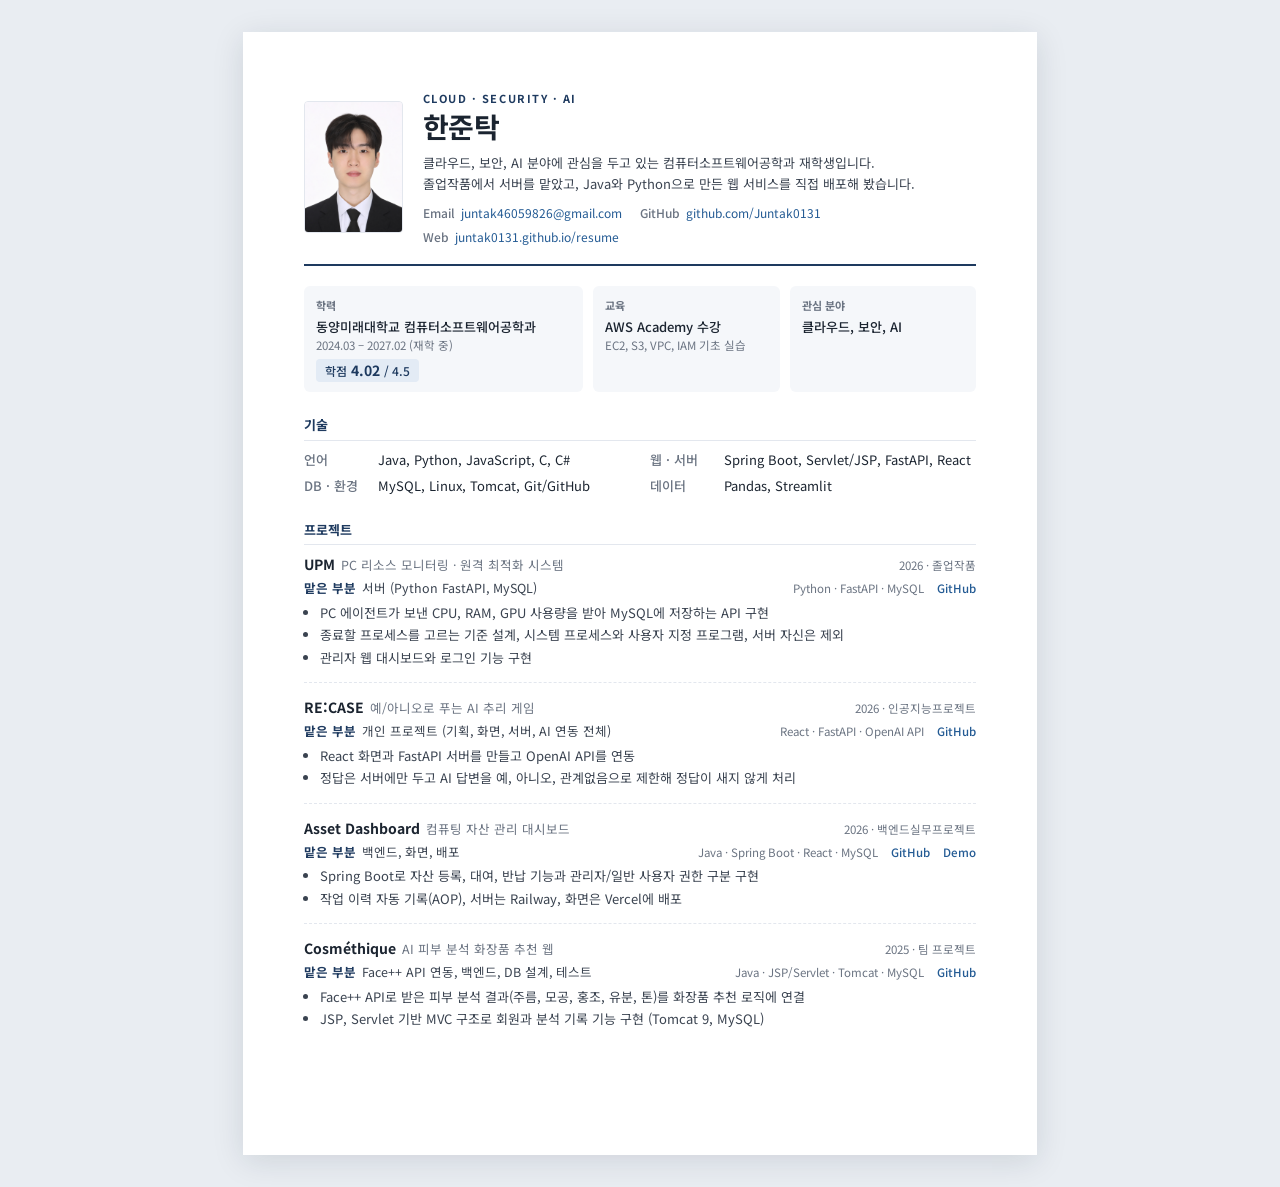
==== commit 0ac2a185: "Add files via upload" ====
--- a/resume/index.html
+++ b/resume/index.html
@@ -121,6 +121,17 @@
     }
     .fact dd { color: var(--ink); font-weight: 500; line-height: 1.5; }
     .fact dd small { display: block; color: var(--muted); font-size: 11.5px; font-weight: 400; }
+    .gpa {
+      display: inline-block;
+      margin-top: 5px;
+      padding: 1px 9px;
+      border-radius: 4px;
+      background: #e3ebf5;
+      color: var(--accent);
+      font-size: 12px;
+      font-weight: 500;
+    }
+    .gpa b { font-size: 14px; font-weight: 700; margin: 0 1px; }
 
     /* 기술 */
     .skills { display: grid; grid-template-columns: 1fr 1fr; gap: 5px 20px; }
@@ -204,7 +215,7 @@
     <dl class="facts">
       <div class="fact">
         <dt>학력</dt>
-        <dd>동양미래대학교 컴퓨터소프트웨어공학과<small>2024.03 – 2027.02 (재학 중)</small></dd>
+        <dd>동양미래대학교 컴퓨터소프트웨어공학과<small>2024.03 – 2027.02 (재학 중)</small><span class="gpa">학점 <b>4.02</b> / 4.5</span></dd>
       </div>
       <div class="fact">
         <dt>교육</dt>
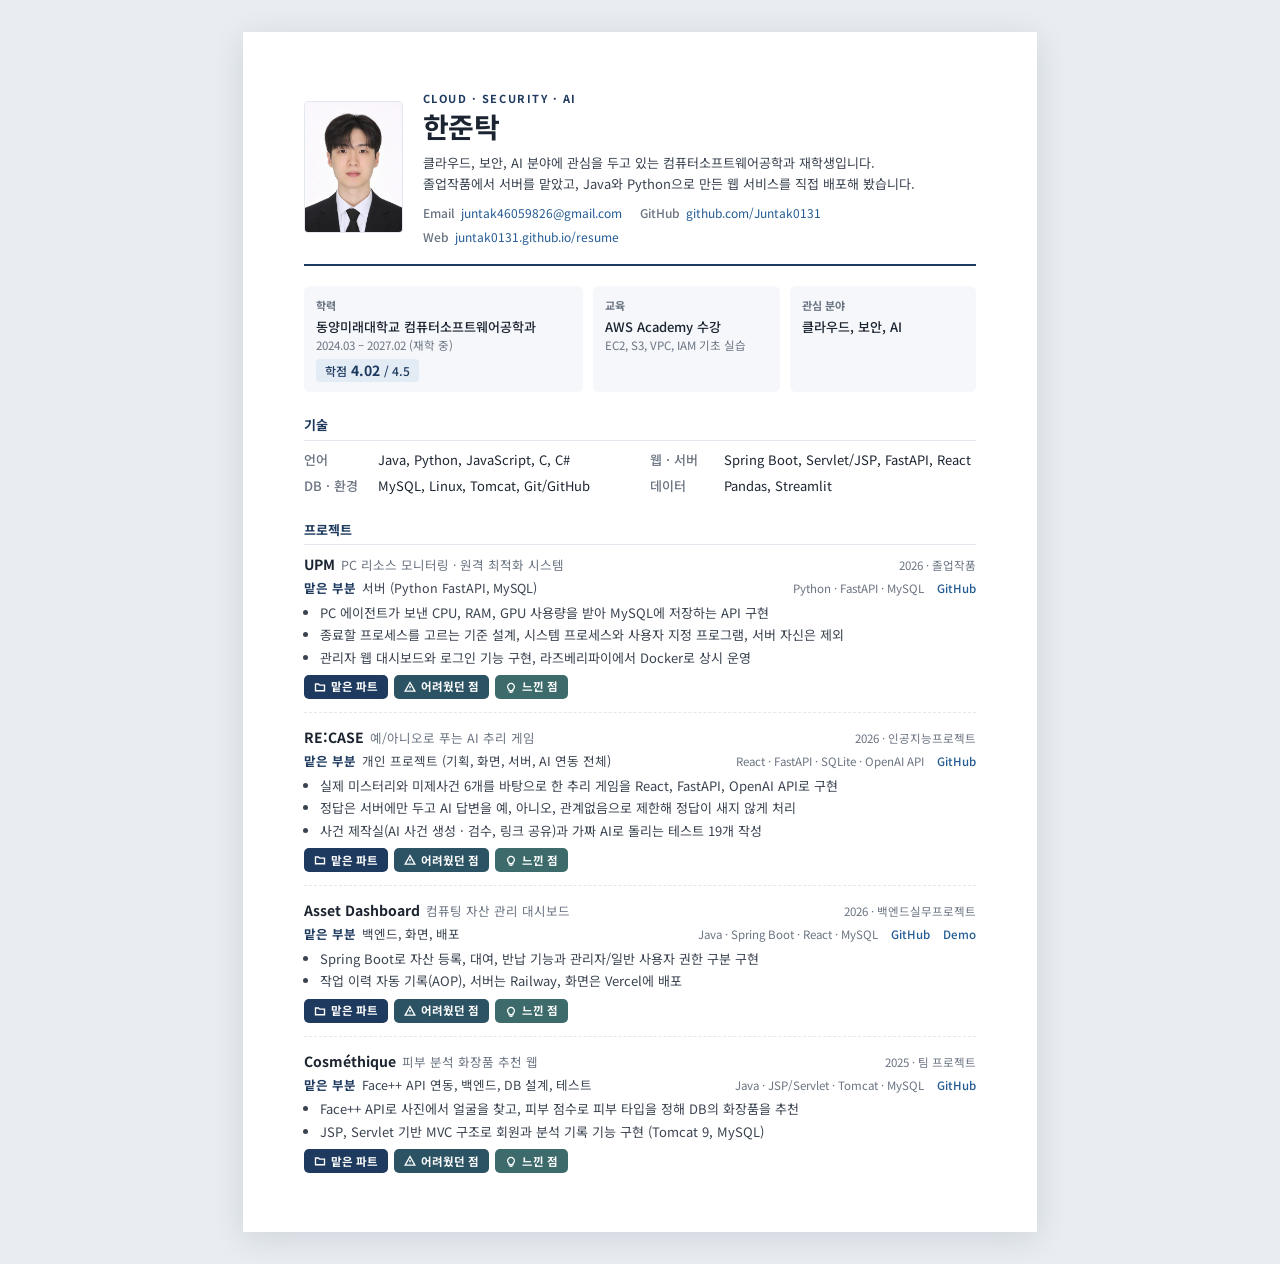
==== commit 16f5ff29: "Add files via upload" ====
--- a/resume/index.html
+++ b/resume/index.html
@@ -167,6 +167,12 @@
     .project li { margin-bottom: 1px; }
     .meta { font-size: 11.5px; color: var(--muted); white-space: nowrap; }
     .meta a { margin-left: 10px; font-weight: 500; }
+    .pbtns { display: flex; flex-wrap: wrap; gap: 6px; margin-top: 7px; }
+    .pbtn { display: inline-flex; align-items: center; gap: 5px; height: 24px; padding: 0 10px; border-radius: 5px;
+            color: #fff !important; font-size: 11.5px; font-weight: 700; text-decoration: none !important; }
+    .pbtn:hover { filter: brightness(1.12); }
+    .pbtn svg { width: 12px; height: 12px; }
+    .pbtn.part { background: #1e3a5f; } .pbtn.hard { background: #2c5364; } .pbtn.learn { background: #3d6b6b; }
 
 
     /* 모바일 */
@@ -189,6 +195,7 @@
       body { background: #fff; padding: 0; }
       .sheet { box-shadow: none; margin: 0; min-height: 0; }
       a { color: var(--ink); }
+      .pbtns { display: none; }
     }
   </style>
 </head>
@@ -252,8 +259,9 @@
         <ul>
           <li>PC 에이전트가 보낸 CPU, RAM, GPU 사용량을 받아 MySQL에 저장하는 API 구현</li>
           <li>종료할 프로세스를 고르는 기준 설계, 시스템 프로세스와 사용자 지정 프로그램, 서버 자신은 제외</li>
-          <li>관리자 웹 대시보드와 로그인 기능 구현</li>
-        </ul>
+          <li>관리자 웹 대시보드와 로그인 기능 구현, 라즈베리파이에서 Docker로 상시 운영</li>
+        </ul>
+        <nav class="pbtns"><a class="pbtn part" href="projects/upm.html#part"><svg viewBox="0 0 16 16" fill="none" stroke="#fff" stroke-width="1.8"><path d="M2 4h4l1.5 1.5H14v7.5H2z"/></svg>맡은 파트</a><a class="pbtn hard" href="projects/upm.html#hard"><svg viewBox="0 0 16 16" fill="none" stroke="#fff" stroke-width="1.8"><path d="M8 2l6.5 11.5h-13z"/><path d="M8 6.5v3.2M8 11.6v.4"/></svg>어려웠던 점</a><a class="pbtn learn" href="projects/upm.html#learn"><svg viewBox="0 0 16 16" fill="none" stroke="#fff" stroke-width="1.8"><path d="M5.5 11.5a4.5 4.5 0 1 1 5 0V13h-5z"/><path d="M6 15h4"/></svg>느낀 점</a></nav>
       </article>
 
       <article class="project">
@@ -263,12 +271,14 @@
         </div>
         <div class="role-row">
           <p class="role"><b>맡은 부분</b>개인 프로젝트 (기획, 화면, 서버, AI 연동 전체)</p>
-          <span class="meta">React · FastAPI · OpenAI API <a href="https://github.com/Juntak0131/re-case" target="_blank" rel="noopener">GitHub</a></span>
+          <span class="meta">React · FastAPI · SQLite · OpenAI API <a href="https://github.com/Juntak0131/re-case" target="_blank" rel="noopener">GitHub</a></span>
         </div>
         <ul>
-          <li>React 화면과 FastAPI 서버를 만들고 OpenAI API를 연동</li>
+          <li>실제 미스터리와 미제사건 6개를 바탕으로 한 추리 게임을 React, FastAPI, OpenAI API로 구현</li>
           <li>정답은 서버에만 두고 AI 답변을 예, 아니오, 관계없음으로 제한해 정답이 새지 않게 처리</li>
-        </ul>
+          <li>사건 제작실(AI 사건 생성 · 검수, 링크 공유)과 가짜 AI로 돌리는 테스트 19개 작성</li>
+        </ul>
+        <nav class="pbtns"><a class="pbtn part" href="projects/re-case.html#part"><svg viewBox="0 0 16 16" fill="none" stroke="#fff" stroke-width="1.8"><path d="M2 4h4l1.5 1.5H14v7.5H2z"/></svg>맡은 파트</a><a class="pbtn hard" href="projects/re-case.html#hard"><svg viewBox="0 0 16 16" fill="none" stroke="#fff" stroke-width="1.8"><path d="M8 2l6.5 11.5h-13z"/><path d="M8 6.5v3.2M8 11.6v.4"/></svg>어려웠던 점</a><a class="pbtn learn" href="projects/re-case.html#learn"><svg viewBox="0 0 16 16" fill="none" stroke="#fff" stroke-width="1.8"><path d="M5.5 11.5a4.5 4.5 0 1 1 5 0V13h-5z"/><path d="M6 15h4"/></svg>느낀 점</a></nav>
       </article>
 
       <article class="project">
@@ -284,11 +294,12 @@
           <li>Spring Boot로 자산 등록, 대여, 반납 기능과 관리자/일반 사용자 권한 구분 구현</li>
           <li>작업 이력 자동 기록(AOP), 서버는 Railway, 화면은 Vercel에 배포</li>
         </ul>
+        <nav class="pbtns"><a class="pbtn part" href="projects/asset-dashboard.html#part"><svg viewBox="0 0 16 16" fill="none" stroke="#fff" stroke-width="1.8"><path d="M2 4h4l1.5 1.5H14v7.5H2z"/></svg>맡은 파트</a><a class="pbtn hard" href="projects/asset-dashboard.html#hard"><svg viewBox="0 0 16 16" fill="none" stroke="#fff" stroke-width="1.8"><path d="M8 2l6.5 11.5h-13z"/><path d="M8 6.5v3.2M8 11.6v.4"/></svg>어려웠던 점</a><a class="pbtn learn" href="projects/asset-dashboard.html#learn"><svg viewBox="0 0 16 16" fill="none" stroke="#fff" stroke-width="1.8"><path d="M5.5 11.5a4.5 4.5 0 1 1 5 0V13h-5z"/><path d="M6 15h4"/></svg>느낀 점</a></nav>
       </article>
 
       <article class="project">
         <div class="p-head">
-          <h3>Cosméthique<em>AI 피부 분석 화장품 추천 웹</em></h3>
+          <h3>Cosméthique<em>피부 분석 화장품 추천 웹</em></h3>
           <span class="when">2025 · 팀 프로젝트</span>
         </div>
         <div class="role-row">
@@ -296,9 +307,10 @@
           <span class="meta">Java · JSP/Servlet · Tomcat · MySQL <a href="https://github.com/DMD-BackEndProject/MainProject" target="_blank" rel="noopener">GitHub</a></span>
         </div>
         <ul>
-          <li>Face++ API로 받은 피부 분석 결과(주름, 모공, 홍조, 유분, 톤)를 화장품 추천 로직에 연결</li>
+          <li>Face++ API로 사진에서 얼굴을 찾고, 피부 점수로 피부 타입을 정해 DB의 화장품을 추천</li>
           <li>JSP, Servlet 기반 MVC 구조로 회원과 분석 기록 기능 구현 (Tomcat 9, MySQL)</li>
         </ul>
+        <nav class="pbtns"><a class="pbtn part" href="projects/cosmethique.html#part"><svg viewBox="0 0 16 16" fill="none" stroke="#fff" stroke-width="1.8"><path d="M2 4h4l1.5 1.5H14v7.5H2z"/></svg>맡은 파트</a><a class="pbtn hard" href="projects/cosmethique.html#hard"><svg viewBox="0 0 16 16" fill="none" stroke="#fff" stroke-width="1.8"><path d="M8 2l6.5 11.5h-13z"/><path d="M8 6.5v3.2M8 11.6v.4"/></svg>어려웠던 점</a><a class="pbtn learn" href="projects/cosmethique.html#learn"><svg viewBox="0 0 16 16" fill="none" stroke="#fff" stroke-width="1.8"><path d="M5.5 11.5a4.5 4.5 0 1 1 5 0V13h-5z"/><path d="M6 15h4"/></svg>느낀 점</a></nav>
       </article>
     </section>
 
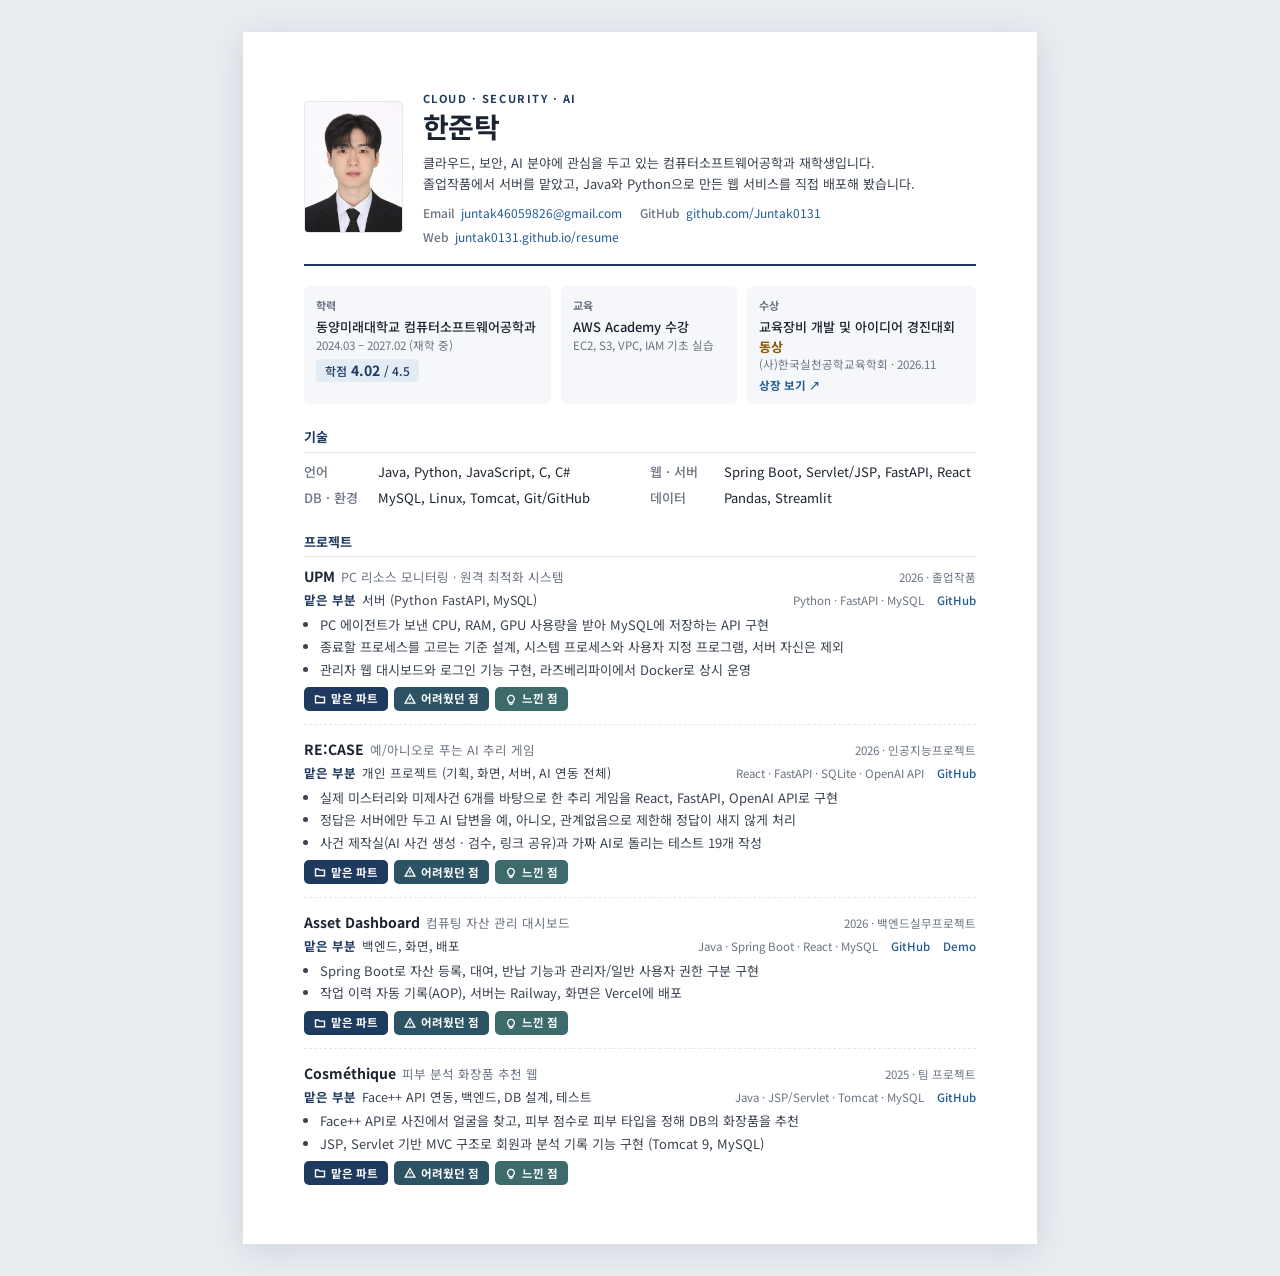
==== commit 7625be44: "Add files via upload" ====
--- a/resume/index.html
+++ b/resume/index.html
@@ -104,7 +104,7 @@
     /* 학력 / 교육 / 관심 분야 */
     .facts {
       display: grid;
-      grid-template-columns: 1.5fr 1fr 1fr;
+      grid-template-columns: 1.4fr 1fr 1.3fr;
       gap: 10px;
       margin-top: 20px;
     }
@@ -121,6 +121,10 @@
     }
     .fact dd { color: var(--ink); font-weight: 500; line-height: 1.5; }
     .fact dd small { display: block; color: var(--muted); font-size: 11.5px; font-weight: 400; }
+
+    .fact dd { word-break: keep-all; }
+    .cert { display: inline-block; margin-top: 3px; font-size: 11.5px; font-weight: 700; color: #245b94 !important; }
+    .award { color: #8a5a00; font-weight: 700; }
     .gpa {
       display: inline-block;
       margin-top: 5px;
@@ -229,8 +233,8 @@
         <dd>AWS Academy 수강<small>EC2, S3, VPC, IAM 기초 실습</small></dd>
       </div>
       <div class="fact">
-        <dt>관심 분야</dt>
-        <dd>클라우드, 보안, AI</dd>
+        <dt>수상</dt>
+        <dd title="창의융합 인재양성을 위한 교육장비 개발 및 아이디어 경진대회">교육장비 개발 및 아이디어 경진대회 <b class="award">동상</b><small>(사)한국실천공학교육학회 · 2026.11</small><a class="cert" href="awards/award-2026-kspee-bronze.pdf" target="_blank" rel="noopener">상장 보기 ↗</a></dd>
       </div>
     </dl>
 
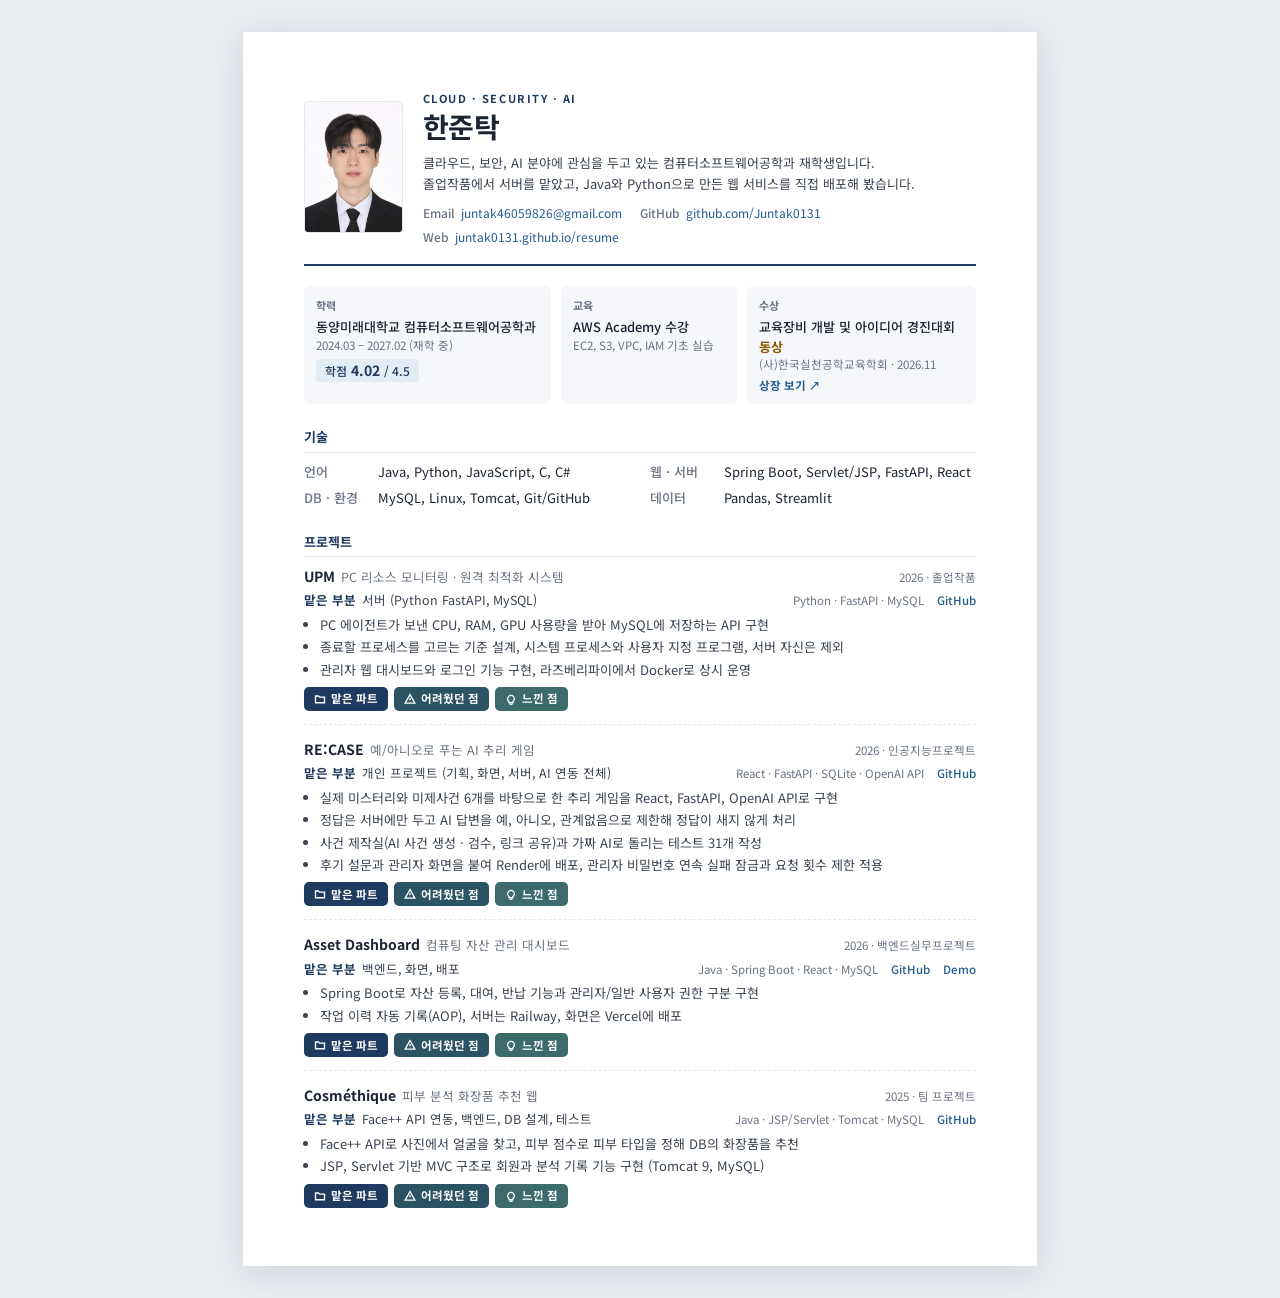
==== commit 6a3c9275: "Add files via upload" ====
--- a/resume/index.html
+++ b/resume/index.html
@@ -280,7 +280,8 @@
         <ul>
           <li>실제 미스터리와 미제사건 6개를 바탕으로 한 추리 게임을 React, FastAPI, OpenAI API로 구현</li>
           <li>정답은 서버에만 두고 AI 답변을 예, 아니오, 관계없음으로 제한해 정답이 새지 않게 처리</li>
-          <li>사건 제작실(AI 사건 생성 · 검수, 링크 공유)과 가짜 AI로 돌리는 테스트 19개 작성</li>
+          <li>사건 제작실(AI 사건 생성 · 검수, 링크 공유)과 가짜 AI로 돌리는 테스트 31개 작성</li>
+          <li>후기 설문과 관리자 화면을 붙여 Render에 배포, 관리자 비밀번호 연속 실패 잠금과 요청 횟수 제한 적용</li>
         </ul>
         <nav class="pbtns"><a class="pbtn part" href="projects/re-case.html#part"><svg viewBox="0 0 16 16" fill="none" stroke="#fff" stroke-width="1.8"><path d="M2 4h4l1.5 1.5H14v7.5H2z"/></svg>맡은 파트</a><a class="pbtn hard" href="projects/re-case.html#hard"><svg viewBox="0 0 16 16" fill="none" stroke="#fff" stroke-width="1.8"><path d="M8 2l6.5 11.5h-13z"/><path d="M8 6.5v3.2M8 11.6v.4"/></svg>어려웠던 점</a><a class="pbtn learn" href="projects/re-case.html#learn"><svg viewBox="0 0 16 16" fill="none" stroke="#fff" stroke-width="1.8"><path d="M5.5 11.5a4.5 4.5 0 1 1 5 0V13h-5z"/><path d="M6 15h4"/></svg>느낀 점</a></nav>
       </article>
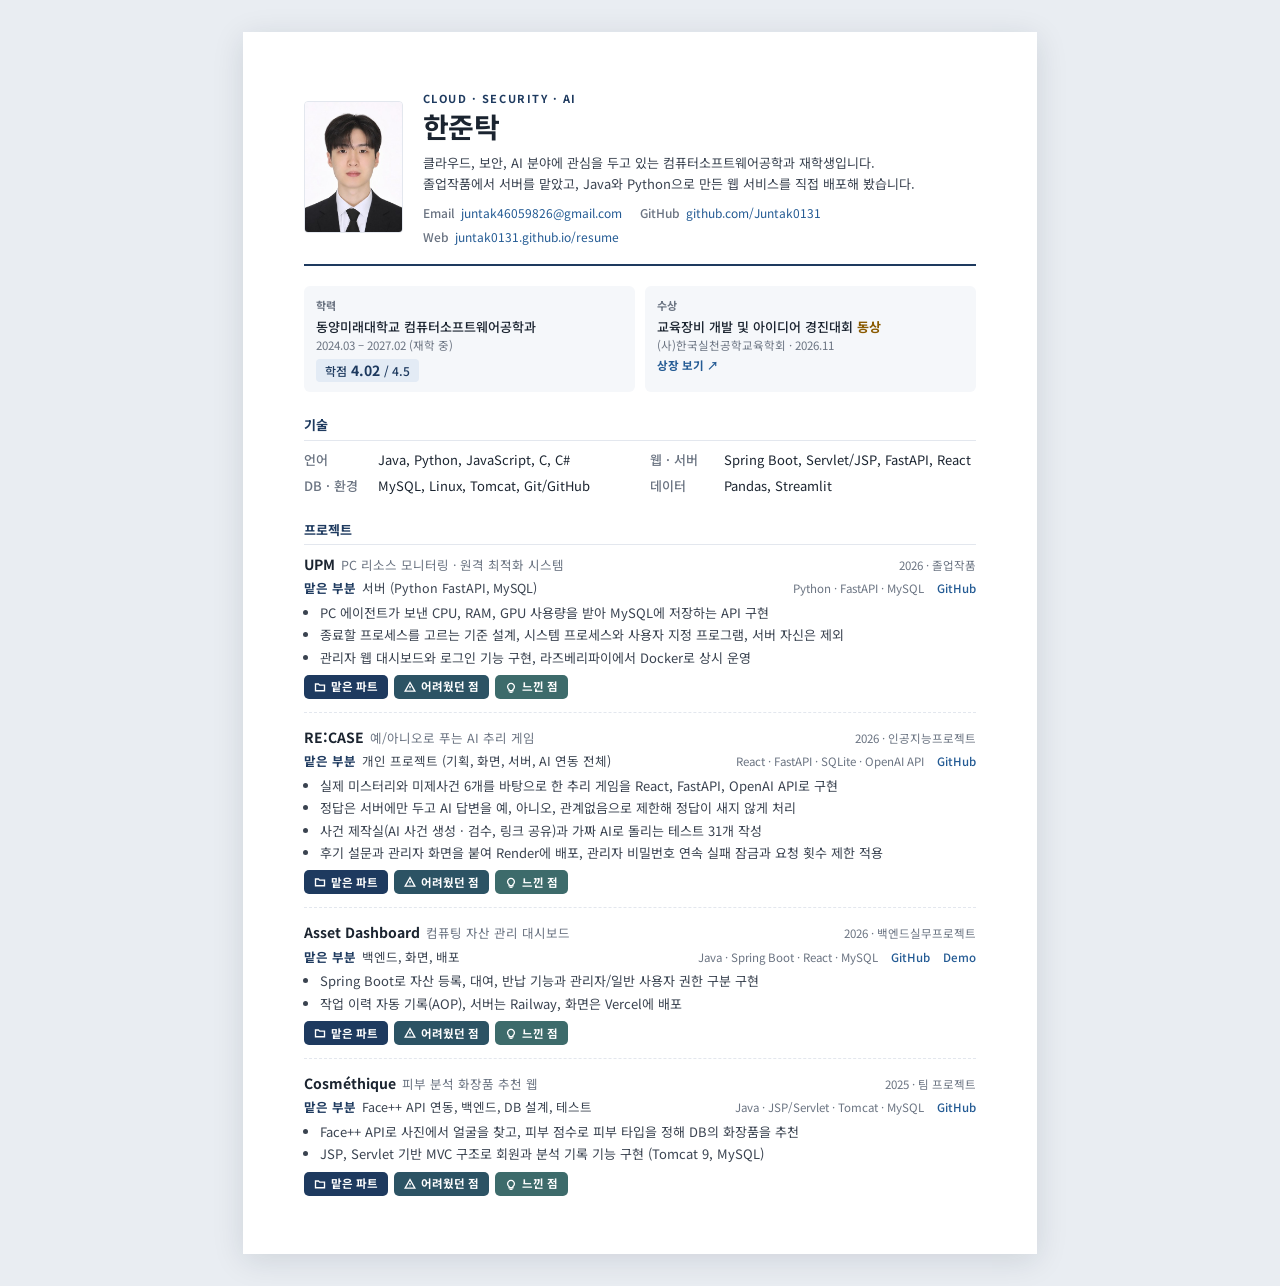
==== commit 54182aa4: "Add files via upload" ====
--- a/resume/index.html
+++ b/resume/index.html
@@ -101,10 +101,10 @@
       border-bottom: 1px solid var(--line);
     }
 
-    /* 학력 / 교육 / 관심 분야 */
+    /* 학력 / 수상 */
     .facts {
       display: grid;
-      grid-template-columns: 1.4fr 1fr 1.3fr;
+      grid-template-columns: 1fr 1fr;
       gap: 10px;
       margin-top: 20px;
     }
@@ -229,10 +229,6 @@
         <dd>동양미래대학교 컴퓨터소프트웨어공학과<small>2024.03 – 2027.02 (재학 중)</small><span class="gpa">학점 <b>4.02</b> / 4.5</span></dd>
       </div>
       <div class="fact">
-        <dt>교육</dt>
-        <dd>AWS Academy 수강<small>EC2, S3, VPC, IAM 기초 실습</small></dd>
-      </div>
-      <div class="fact">
         <dt>수상</dt>
         <dd title="창의융합 인재양성을 위한 교육장비 개발 및 아이디어 경진대회">교육장비 개발 및 아이디어 경진대회 <b class="award">동상</b><small>(사)한국실천공학교육학회 · 2026.11</small><a class="cert" href="awards/award-2026-kspee-bronze.pdf" target="_blank" rel="noopener">상장 보기 ↗</a></dd>
       </div>
